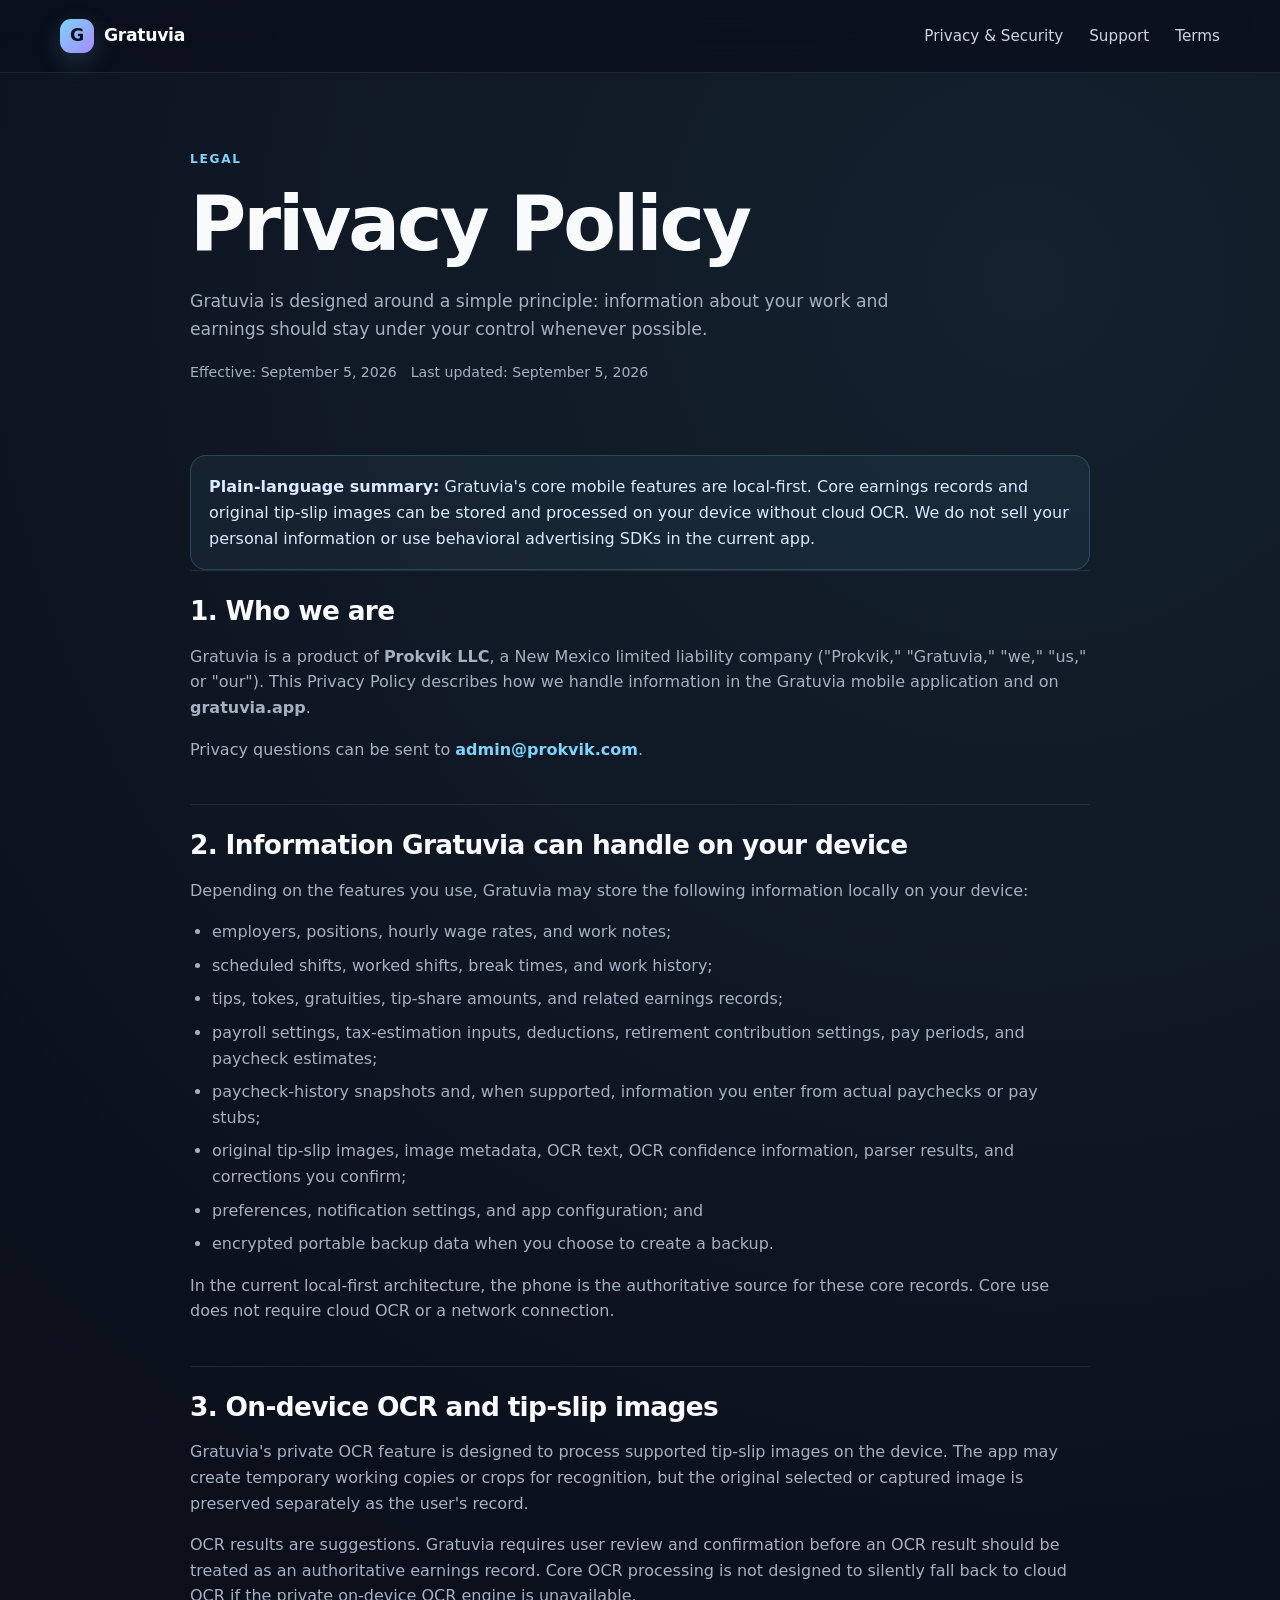
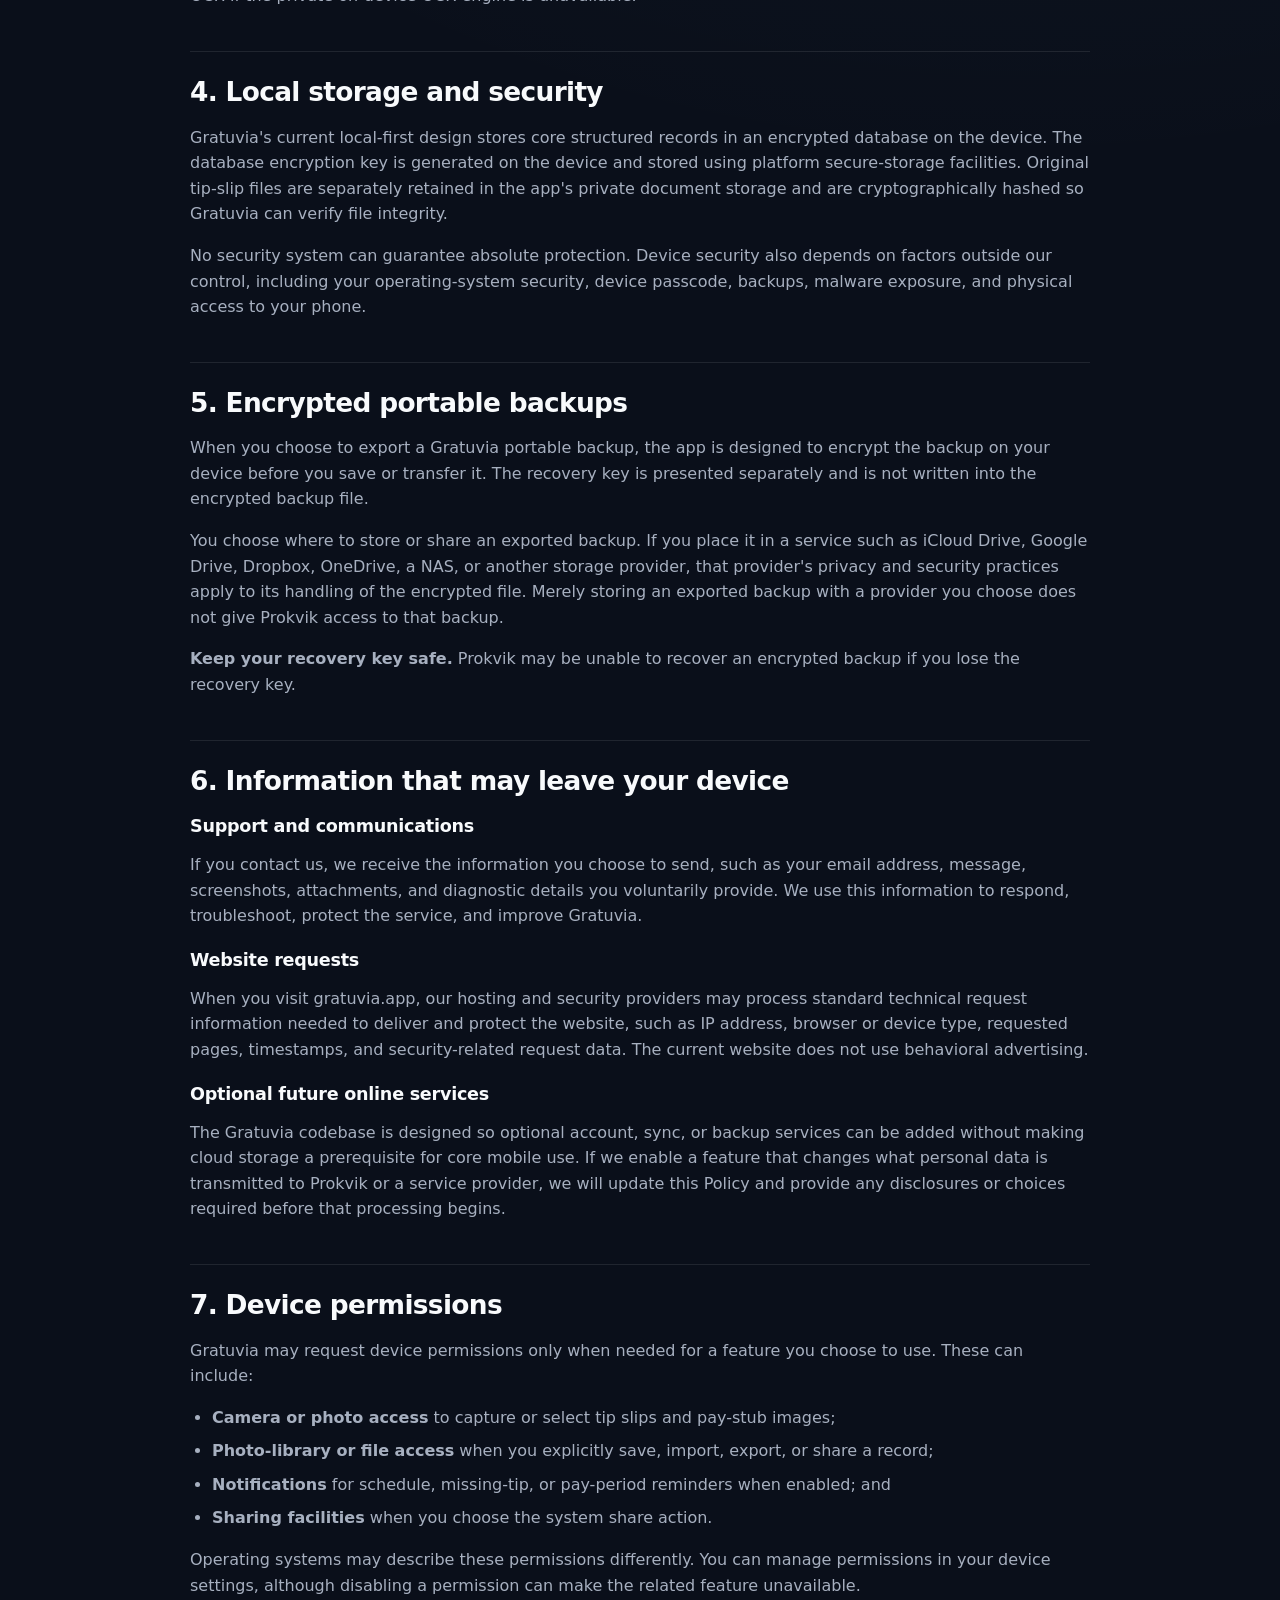
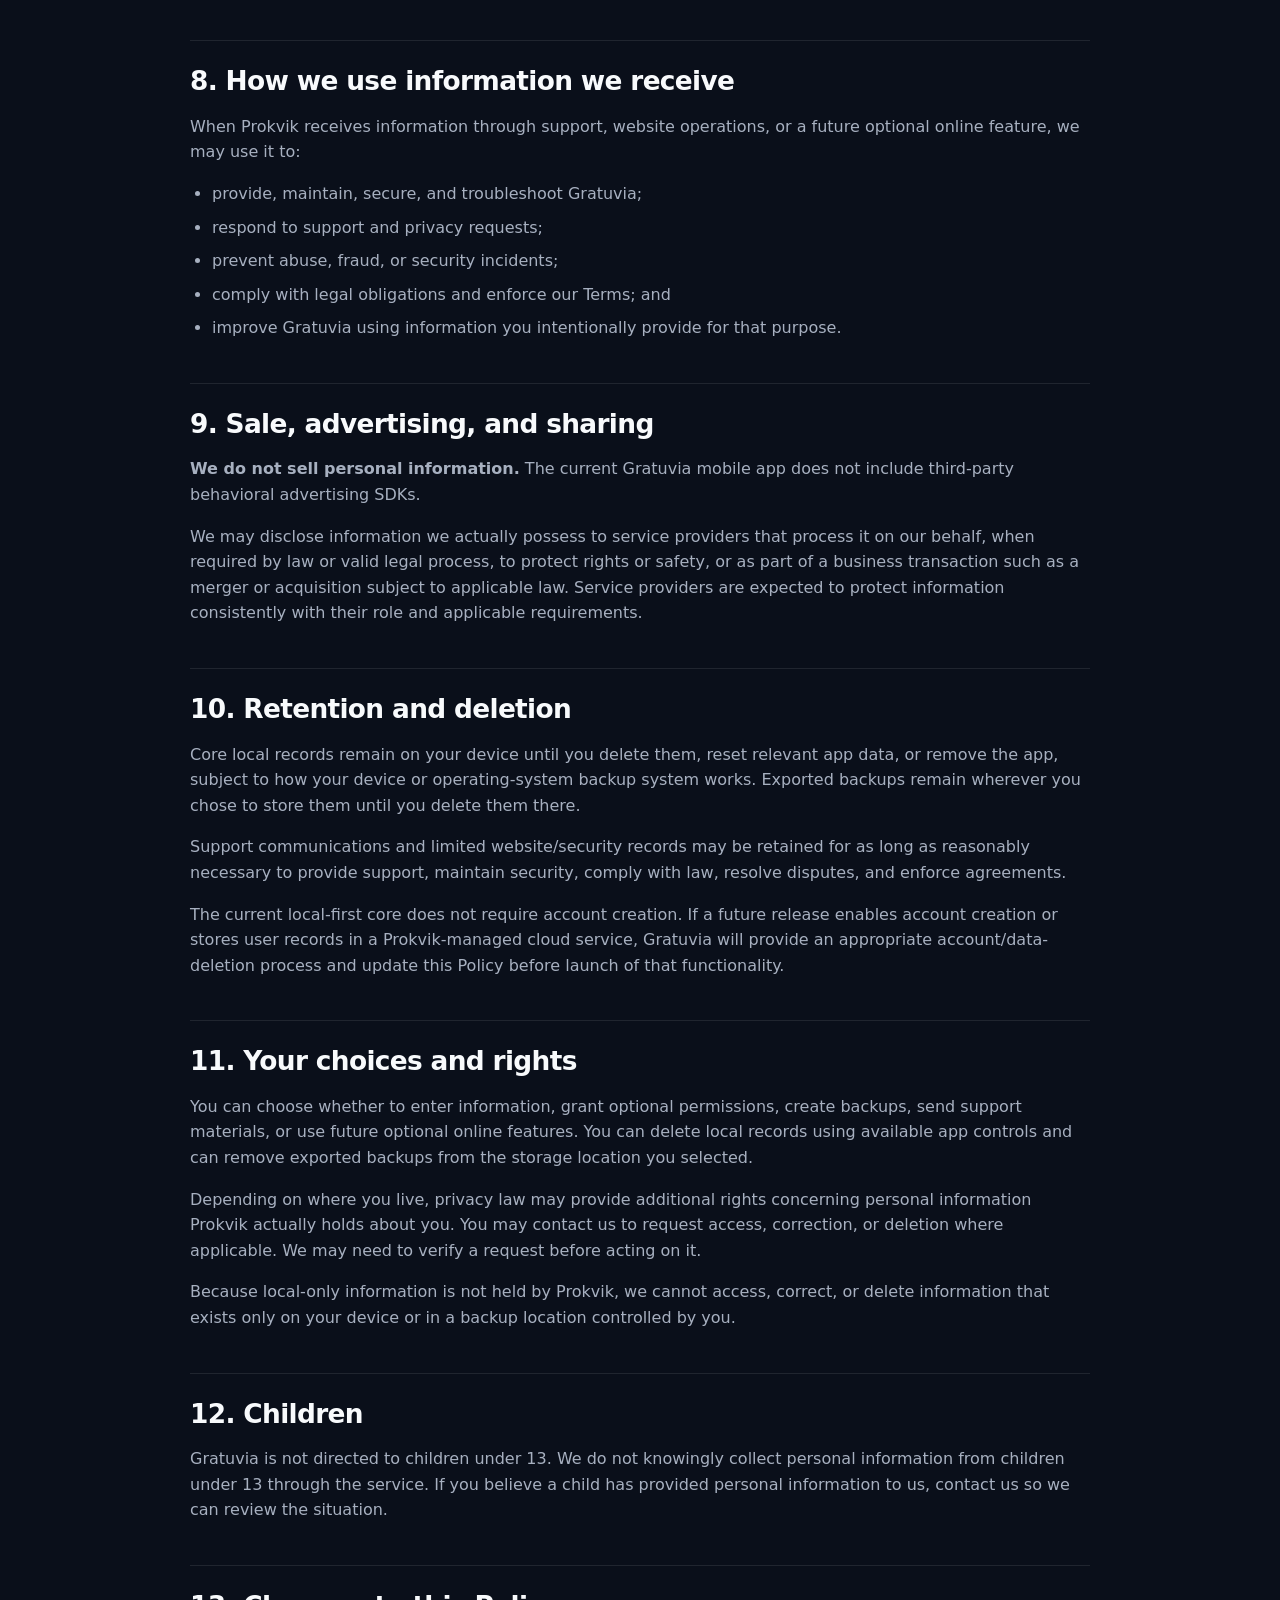
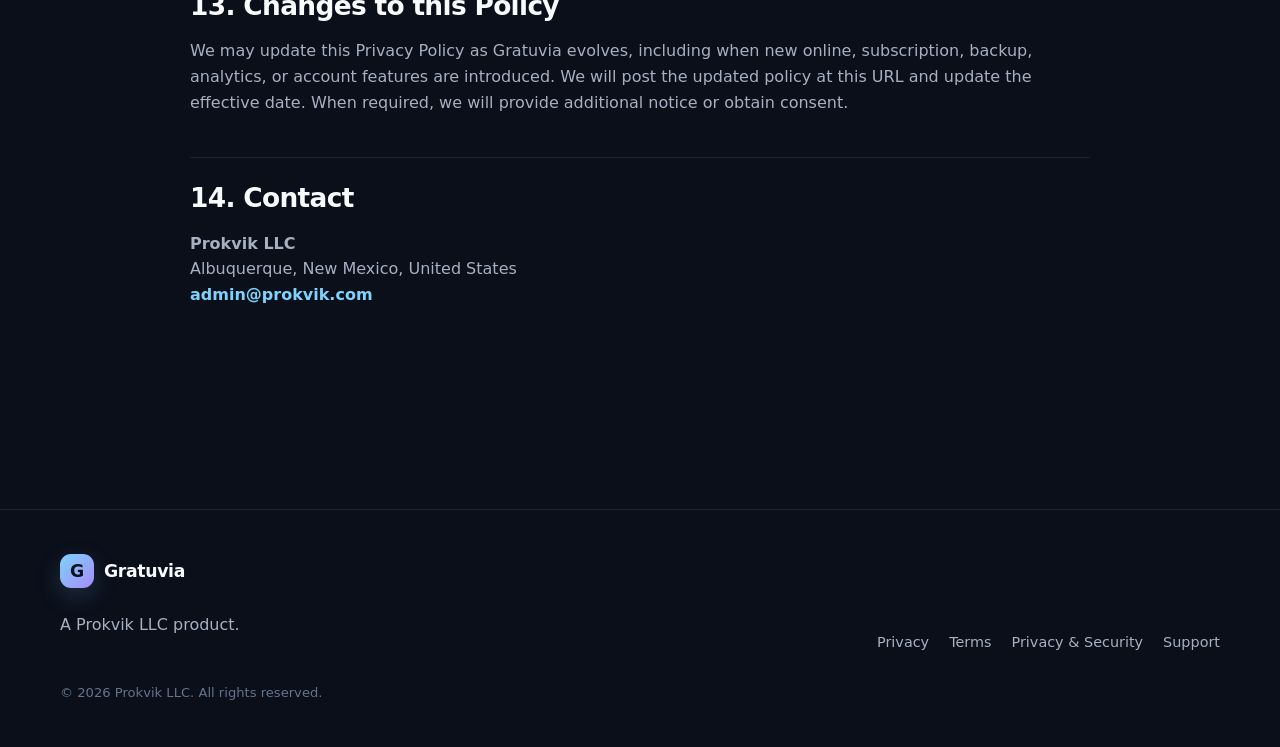
==== privacy/index.html @ 244ecebe "feat: add Gratuvia privacy policy" ====
<!doctype html>
<html lang="en">
<head>
  <meta charset="utf-8" />
  <meta name="viewport" content="width=device-width, initial-scale=1" />
  <title>Privacy Policy — Gratuvia</title>
  <meta name="description" content="Gratuvia Privacy Policy: how Prokvik LLC handles data in Gratuvia and on gratuvia.app." />
  <link rel="canonical" href="https://gratuvia.app/privacy/" />
  <link rel="icon" href="/favicon.svg" type="image/svg+xml" />
  <link rel="stylesheet" href="/styles.css" />
  <meta name="theme-color" content="#0a0f1a" />
</head>
<body>
  <header class="site-header">
    <div class="shell nav-wrap">
      <a class="brand" href="/"><span class="brand-mark">G</span><span>Gratuvia</span></a>
      <nav class="nav" aria-label="Primary navigation"><a href="/trust/">Privacy & Security</a><a href="/support/">Support</a><a href="/terms/">Terms</a></nav>
    </div>
  </header>

  <main>
    <section class="page-hero">
      <div class="page-shell">
        <span class="eyebrow">Legal</span>
        <h1>Privacy Policy</h1>
        <p>Gratuvia is designed around a simple principle: information about your work and earnings should stay under your control whenever possible.</p>
        <div class="meta-row"><span>Effective: September 5, 2026</span><span>Last updated: September 5, 2026</span></div>
      </div>
    </section>

    <article class="page-shell legal-document">
      <div class="notice"><strong>Plain-language summary:</strong> Gratuvia's core mobile features are local-first. Core earnings records and original tip-slip images can be stored and processed on your device without cloud OCR. We do not sell your personal information or use behavioral advertising SDKs in the current app.</div>

      <section>
        <h2>1. Who we are</h2>
        <p>Gratuvia is a product of <strong>Prokvik LLC</strong>, a New Mexico limited liability company ("Prokvik," "Gratuvia," "we," "us," or "our"). This Privacy Policy describes how we handle information in the Gratuvia mobile application and on <strong>gratuvia.app</strong>.</p>
        <p>Privacy questions can be sent to <a class="text-link" href="mailto:admin@prokvik.com">admin@prokvik.com</a>.</p>
      </section>

      <section>
        <h2>2. Information Gratuvia can handle on your device</h2>
        <p>Depending on the features you use, Gratuvia may store the following information locally on your device:</p>
        <ul>
          <li>employers, positions, hourly wage rates, and work notes;</li>
          <li>scheduled shifts, worked shifts, break times, and work history;</li>
          <li>tips, tokes, gratuities, tip-share amounts, and related earnings records;</li>
          <li>payroll settings, tax-estimation inputs, deductions, retirement contribution settings, pay periods, and paycheck estimates;</li>
          <li>paycheck-history snapshots and, when supported, information you enter from actual paychecks or pay stubs;</li>
          <li>original tip-slip images, image metadata, OCR text, OCR confidence information, parser results, and corrections you confirm;</li>
          <li>preferences, notification settings, and app configuration; and</li>
          <li>encrypted portable backup data when you choose to create a backup.</li>
        </ul>
        <p>In the current local-first architecture, the phone is the authoritative source for these core records. Core use does not require cloud OCR or a network connection.</p>
      </section>

      <section>
        <h2>3. On-device OCR and tip-slip images</h2>
        <p>Gratuvia's private OCR feature is designed to process supported tip-slip images on the device. The app may create temporary working copies or crops for recognition, but the original selected or captured image is preserved separately as the user's record.</p>
        <p>OCR results are suggestions. Gratuvia requires user review and confirmation before an OCR result should be treated as an authoritative earnings record. Core OCR processing is not designed to silently fall back to cloud OCR if the private on-device OCR engine is unavailable.</p>
      </section>

      <section>
        <h2>4. Local storage and security</h2>
        <p>Gratuvia's current local-first design stores core structured records in an encrypted database on the device. The database encryption key is generated on the device and stored using platform secure-storage facilities. Original tip-slip files are separately retained in the app's private document storage and are cryptographically hashed so Gratuvia can verify file integrity.</p>
        <p>No security system can guarantee absolute protection. Device security also depends on factors outside our control, including your operating-system security, device passcode, backups, malware exposure, and physical access to your phone.</p>
      </section>

      <section>
        <h2>5. Encrypted portable backups</h2>
        <p>When you choose to export a Gratuvia portable backup, the app is designed to encrypt the backup on your device before you save or transfer it. The recovery key is presented separately and is not written into the encrypted backup file.</p>
        <p>You choose where to store or share an exported backup. If you place it in a service such as iCloud Drive, Google Drive, Dropbox, OneDrive, a NAS, or another storage provider, that provider's privacy and security practices apply to its handling of the encrypted file. Merely storing an exported backup with a provider you choose does not give Prokvik access to that backup.</p>
        <p><strong>Keep your recovery key safe.</strong> Prokvik may be unable to recover an encrypted backup if you lose the recovery key.</p>
      </section>

      <section>
        <h2>6. Information that may leave your device</h2>
        <h3>Support and communications</h3>
        <p>If you contact us, we receive the information you choose to send, such as your email address, message, screenshots, attachments, and diagnostic details you voluntarily provide. We use this information to respond, troubleshoot, protect the service, and improve Gratuvia.</p>
        <h3>Website requests</h3>
        <p>When you visit gratuvia.app, our hosting and security providers may process standard technical request information needed to deliver and protect the website, such as IP address, browser or device type, requested pages, timestamps, and security-related request data. The current website does not use behavioral advertising.</p>
        <h3>Optional future online services</h3>
        <p>The Gratuvia codebase is designed so optional account, sync, or backup services can be added without making cloud storage a prerequisite for core mobile use. If we enable a feature that changes what personal data is transmitted to Prokvik or a service provider, we will update this Policy and provide any disclosures or choices required before that processing begins.</p>
      </section>

      <section>
        <h2>7. Device permissions</h2>
        <p>Gratuvia may request device permissions only when needed for a feature you choose to use. These can include:</p>
        <ul>
          <li><strong>Camera or photo access</strong> to capture or select tip slips and pay-stub images;</li>
          <li><strong>Photo-library or file access</strong> when you explicitly save, import, export, or share a record;</li>
          <li><strong>Notifications</strong> for schedule, missing-tip, or pay-period reminders when enabled; and</li>
          <li><strong>Sharing facilities</strong> when you choose the system share action.</li>
        </ul>
        <p>Operating systems may describe these permissions differently. You can manage permissions in your device settings, although disabling a permission can make the related feature unavailable.</p>
      </section>

      <section>
        <h2>8. How we use information we receive</h2>
        <p>When Prokvik receives information through support, website operations, or a future optional online feature, we may use it to:</p>
        <ul>
          <li>provide, maintain, secure, and troubleshoot Gratuvia;</li>
          <li>respond to support and privacy requests;</li>
          <li>prevent abuse, fraud, or security incidents;</li>
          <li>comply with legal obligations and enforce our Terms; and</li>
          <li>improve Gratuvia using information you intentionally provide for that purpose.</li>
        </ul>
      </section>

      <section>
        <h2>9. Sale, advertising, and sharing</h2>
        <p><strong>We do not sell personal information.</strong> The current Gratuvia mobile app does not include third-party behavioral advertising SDKs.</p>
        <p>We may disclose information we actually possess to service providers that process it on our behalf, when required by law or valid legal process, to protect rights or safety, or as part of a business transaction such as a merger or acquisition subject to applicable law. Service providers are expected to protect information consistently with their role and applicable requirements.</p>
      </section>

      <section>
        <h2>10. Retention and deletion</h2>
        <p>Core local records remain on your device until you delete them, reset relevant app data, or remove the app, subject to how your device or operating-system backup system works. Exported backups remain wherever you chose to store them until you delete them there.</p>
        <p>Support communications and limited website/security records may be retained for as long as reasonably necessary to provide support, maintain security, comply with law, resolve disputes, and enforce agreements.</p>
        <p>The current local-first core does not require account creation. If a future release enables account creation or stores user records in a Prokvik-managed cloud service, Gratuvia will provide an appropriate account/data-deletion process and update this Policy before launch of that functionality.</p>
      </section>

      <section>
        <h2>11. Your choices and rights</h2>
        <p>You can choose whether to enter information, grant optional permissions, create backups, send support materials, or use future optional online features. You can delete local records using available app controls and can remove exported backups from the storage location you selected.</p>
        <p>Depending on where you live, privacy law may provide additional rights concerning personal information Prokvik actually holds about you. You may contact us to request access, correction, or deletion where applicable. We may need to verify a request before acting on it.</p>
        <p>Because local-only information is not held by Prokvik, we cannot access, correct, or delete information that exists only on your device or in a backup location controlled by you.</p>
      </section>

      <section>
        <h2>12. Children</h2>
        <p>Gratuvia is not directed to children under 13. We do not knowingly collect personal information from children under 13 through the service. If you believe a child has provided personal information to us, contact us so we can review the situation.</p>
      </section>

      <section>
        <h2>13. Changes to this Policy</h2>
        <p>We may update this Privacy Policy as Gratuvia evolves, including when new online, subscription, backup, analytics, or account features are introduced. We will post the updated policy at this URL and update the effective date. When required, we will provide additional notice or obtain consent.</p>
      </section>

      <section>
        <h2>14. Contact</h2>
        <p><strong>Prokvik LLC</strong><br />Albuquerque, New Mexico, United States<br /><a class="text-link" href="mailto:admin@prokvik.com">admin@prokvik.com</a></p>
      </section>
    </article>
  </main>

  <footer class="site-footer"><div class="shell footer-grid"><div><a class="brand footer-brand" href="/"><span class="brand-mark">G</span><span>Gratuvia</span></a><p>A Prokvik LLC product.</p></div><div class="footer-links"><a href="/privacy/">Privacy</a><a href="/terms/">Terms</a><a href="/trust/">Privacy & Security</a><a href="/support/">Support</a></div><div class="footer-meta">© 2026 Prokvik LLC. All rights reserved.</div></div></footer>
</body>
</html>
---- styles.css ----
:root {
  --bg: #0a0f1a;
  --panel: #111827;
  --panel-2: #172033;
  --line: rgba(255,255,255,.09);
  --text: #f8fafc;
  --muted: #a7b0c0;
  --accent: #7dd3fc;
  --accent-2: #a78bfa;
  --success: #86efac;
  --shadow: 0 24px 80px rgba(0,0,0,.35);
  --radius: 24px;
}
* { box-sizing: border-box; }
html { scroll-behavior: smooth; }
body {
  margin: 0;
  font-family: Inter, ui-sans-serif, system-ui, -apple-system, BlinkMacSystemFont, "Segoe UI", sans-serif;
  background: radial-gradient(circle at 80% 5%, rgba(125,211,252,.09), transparent 28%), var(--bg);
  color: var(--text);
  line-height: 1.6;
}
a { color: inherit; text-decoration: none; }
.shell { width: min(1160px, calc(100% - 40px)); margin: 0 auto; }
.site-header {
  position: sticky; top: 0; z-index: 20;
  background: rgba(10,15,26,.78);
  backdrop-filter: blur(18px);
  border-bottom: 1px solid var(--line);
}
.nav-wrap { height: 72px; display: flex; align-items: center; justify-content: space-between; gap: 24px; }
.brand { display: inline-flex; align-items: center; gap: 10px; font-weight: 800; letter-spacing: -.02em; font-size: 1.08rem; }
.brand-mark {
  width: 34px; height: 34px; border-radius: 11px; display: grid; place-items: center;
  color: #07111b; font-weight: 900;
  background: linear-gradient(135deg, var(--accent), var(--accent-2));
  box-shadow: 0 8px 24px rgba(125,211,252,.18);
}
.nav { display: flex; align-items: center; gap: 26px; color: #cbd5e1; font-size: .95rem; }
.nav a:hover, .footer-links a:hover, .text-link:hover { color: var(--accent); }
.hero { padding: 94px 0 84px; }
.hero-grid { display: grid; grid-template-columns: 1.08fr .92fr; gap: 70px; align-items: center; }
.eyebrow { display: inline-block; color: var(--accent); text-transform: uppercase; font-weight: 800; letter-spacing: .14em; font-size: .76rem; margin-bottom: 14px; }
h1, h2, h3 { margin-top: 0; line-height: 1.08; letter-spacing: -.04em; }
h1 { font-size: clamp(3.2rem, 7vw, 5.8rem); margin-bottom: 22px; }
h1 span { background: linear-gradient(100deg, var(--accent), #c4b5fd); -webkit-background-clip: text; background-clip: text; color: transparent; }
h2 { font-size: clamp(2.25rem, 5vw, 3.9rem); margin-bottom: 18px; }
h3 { font-size: 1.3rem; margin-bottom: 10px; }
p { color: var(--muted); }
.hero-copy { max-width: 680px; font-size: 1.16rem; }
.hero-actions { display: flex; gap: 12px; margin-top: 30px; flex-wrap: wrap; }
.button { padding: 13px 18px; border-radius: 13px; font-weight: 750; border: 1px solid var(--line); }
.button.primary { color: #06101a; background: linear-gradient(135deg, var(--accent), #c4b5fd); border: 0; }
.button.secondary { background: rgba(255,255,255,.03); }
.microcopy { font-size: .86rem; margin-top: 16px; }
.hero-card {
  border: 1px solid var(--line); border-radius: 30px; padding: 24px;
  background: linear-gradient(180deg, rgba(255,255,255,.055), rgba(255,255,255,.018));
  box-shadow: var(--shadow); transform: rotate(1.2deg);
}
.phone-bar { display: flex; gap: 6px; margin-bottom: 30px; }
.phone-bar span { width: 7px; height: 7px; border-radius: 50%; background: rgba(255,255,255,.22); }
.stat-row { display: flex; justify-content: space-between; align-items: center; gap: 16px; }
.stat-row small, .mini-card small { display: block; color: var(--muted); }
.stat-row strong { display: block; font-size: 2.2rem; letter-spacing: -.05em; }
.pill { border: 1px solid rgba(134,239,172,.3); background: rgba(134,239,172,.08); color: var(--success); border-radius: 999px; padding: 7px 10px; font-size: .78rem; font-weight: 800; }
.mini-chart { height: 150px; display: flex; align-items: end; gap: 10px; margin: 28px 0; padding: 18px; border-radius: 18px; background: rgba(0,0,0,.16); }
.mini-chart i { flex: 1; min-height: 18px; border-radius: 7px 7px 3px 3px; background: linear-gradient(180deg, var(--accent), rgba(167,139,250,.7)); opacity: .9; }
.card-grid { display: grid; grid-template-columns: 1fr 1fr; gap: 12px; }
.mini-card { padding: 16px; border-radius: 16px; background: rgba(255,255,255,.045); border: 1px solid var(--line); }
.mini-card b { display: block; margin-top: 5px; }
.mini-card.wide { grid-column: 1 / -1; }
.proof-strip { border-top: 1px solid var(--line); border-bottom: 1px solid var(--line); background: rgba(255,255,255,.018); }
.proof-grid { display: grid; grid-template-columns: repeat(4,1fr); }
.proof-grid div { padding: 28px 22px; border-right: 1px solid var(--line); }
.proof-grid div:last-child { border-right: 0; }
.proof-grid strong, .proof-grid span { display: block; }
.proof-grid strong { margin-bottom: 5px; }
.proof-grid span { color: var(--muted); font-size: .9rem; }
.section { padding: 96px 0; }
.section-heading { max-width: 760px; margin-bottom: 42px; }
.section-heading > p { font-size: 1.08rem; }
.feature-grid { display: grid; grid-template-columns: repeat(3,1fr); gap: 16px; }
.feature-card { border: 1px solid var(--line); border-radius: 20px; padding: 24px; background: rgba(255,255,255,.025); }
.feature-card .icon { width: 38px; height: 38px; display: grid; place-items: center; border-radius: 12px; margin-bottom: 26px; font-weight: 900; background: rgba(125,211,252,.1); color: var(--accent); }
.privacy-callout { padding-top: 28px; }
.split-card { display: grid; grid-template-columns: 1fr 1fr; gap: 56px; padding: 52px; border-radius: var(--radius); border: 1px solid rgba(125,211,252,.18); background: linear-gradient(135deg, rgba(125,211,252,.07), rgba(167,139,250,.06)); }
.split-card h2 { font-size: clamp(2rem, 4vw, 3.1rem); }
.text-link { color: var(--accent); font-weight: 800; }
.compact-section { padding-top: 40px; }
.legal-preview { display: grid; grid-template-columns: .9fr 1.1fr; gap: 48px; align-items: start; }
.legal-preview h2 { font-size: clamp(2rem, 4vw, 3rem); }
.legal-links { display: grid; gap: 12px; }
.legal-links a { display: block; padding: 20px; border: 1px solid var(--line); border-radius: 16px; background: rgba(255,255,255,.022); }
.legal-links strong, .legal-links span { display: block; }
.legal-links span { color: var(--muted); margin-top: 4px; font-size: .92rem; }
.site-footer { border-top: 1px solid var(--line); padding: 44px 0; margin-top: 60px; }
.footer-grid { display: grid; grid-template-columns: 1fr auto; gap: 28px; align-items: end; }
.footer-brand { margin-bottom: 8px; }
.footer-links { display: flex; gap: 20px; color: var(--muted); font-size: .9rem; flex-wrap: wrap; justify-content: flex-end; }
.footer-meta { grid-column: 1 / -1; color: #64748b; font-size: .82rem; }

/* Legal and support pages */
.page-hero { padding: 72px 0 42px; }
.page-hero h1 { font-size: clamp(2.7rem, 6vw, 4.8rem); max-width: 900px; }
.page-hero p { max-width: 760px; font-size: 1.08rem; }
.page-shell { width: min(900px, calc(100% - 40px)); margin: 0 auto; }
.legal-document { padding: 30px 0 100px; }
.legal-document section { padding: 26px 0; border-top: 1px solid var(--line); }
.legal-document h2 { font-size: 1.65rem; letter-spacing: -.025em; }
.legal-document h3 { font-size: 1.1rem; letter-spacing: -.015em; margin-top: 22px; }
.legal-document ul { color: var(--muted); padding-left: 22px; }
.legal-document li { margin: 8px 0; }
.notice { border: 1px solid rgba(125,211,252,.2); background: rgba(125,211,252,.06); border-radius: 16px; padding: 18px; color: #dbeafe; }
.meta-row { display: flex; gap: 14px; flex-wrap: wrap; color: var(--muted); font-size: .88rem; }
.support-grid { display: grid; grid-template-columns: 1.2fr .8fr; gap: 18px; margin-top: 30px; }
.support-card { border: 1px solid var(--line); border-radius: 20px; padding: 26px; background: rgba(255,255,255,.025); }
.support-card a { color: var(--accent); font-weight: 750; }
.faq { display: grid; gap: 12px; }
.faq details { border: 1px solid var(--line); border-radius: 16px; padding: 17px 18px; background: rgba(255,255,255,.02); }
.faq summary { cursor: pointer; font-weight: 800; }
.trust-grid { display: grid; grid-template-columns: repeat(2,1fr); gap: 16px; }
.trust-card { border: 1px solid var(--line); border-radius: 20px; padding: 24px; background: rgba(255,255,255,.025); }
.trust-card strong { display: block; margin-bottom: 8px; font-size: 1.08rem; }
.code-chip { display: inline-block; border-radius: 8px; padding: 3px 8px; background: rgba(255,255,255,.06); color: #dbeafe; font-family: ui-monospace, SFMono-Regular, Menlo, monospace; font-size: .82rem; }

@media (max-width: 900px) {
  .hero-grid, .split-card, .legal-preview, .support-grid { grid-template-columns: 1fr; }
  .feature-grid { grid-template-columns: 1fr 1fr; }
  .proof-grid { grid-template-columns: 1fr 1fr; }
  .proof-grid div:nth-child(2) { border-right: 0; }
  .proof-grid div:nth-child(-n+2) { border-bottom: 1px solid var(--line); }
  .hero-card { transform: none; }
}
@media (max-width: 640px) {
  .shell, .page-shell { width: min(100% - 28px, 1160px); }
  .nav { display: none; }
  .hero { padding-top: 64px; }
  .feature-grid, .trust-grid { grid-template-columns: 1fr; }
  .proof-grid { grid-template-columns: 1fr; }
  .proof-grid div { border-right: 0; border-bottom: 1px solid var(--line); }
  .proof-grid div:last-child { border-bottom: 0; }
  .split-card { padding: 28px; }
  .footer-grid { grid-template-columns: 1fr; align-items: start; }
  .footer-links { justify-content: flex-start; }
  h1 { font-size: clamp(2.8rem, 15vw, 4.2rem); }
}
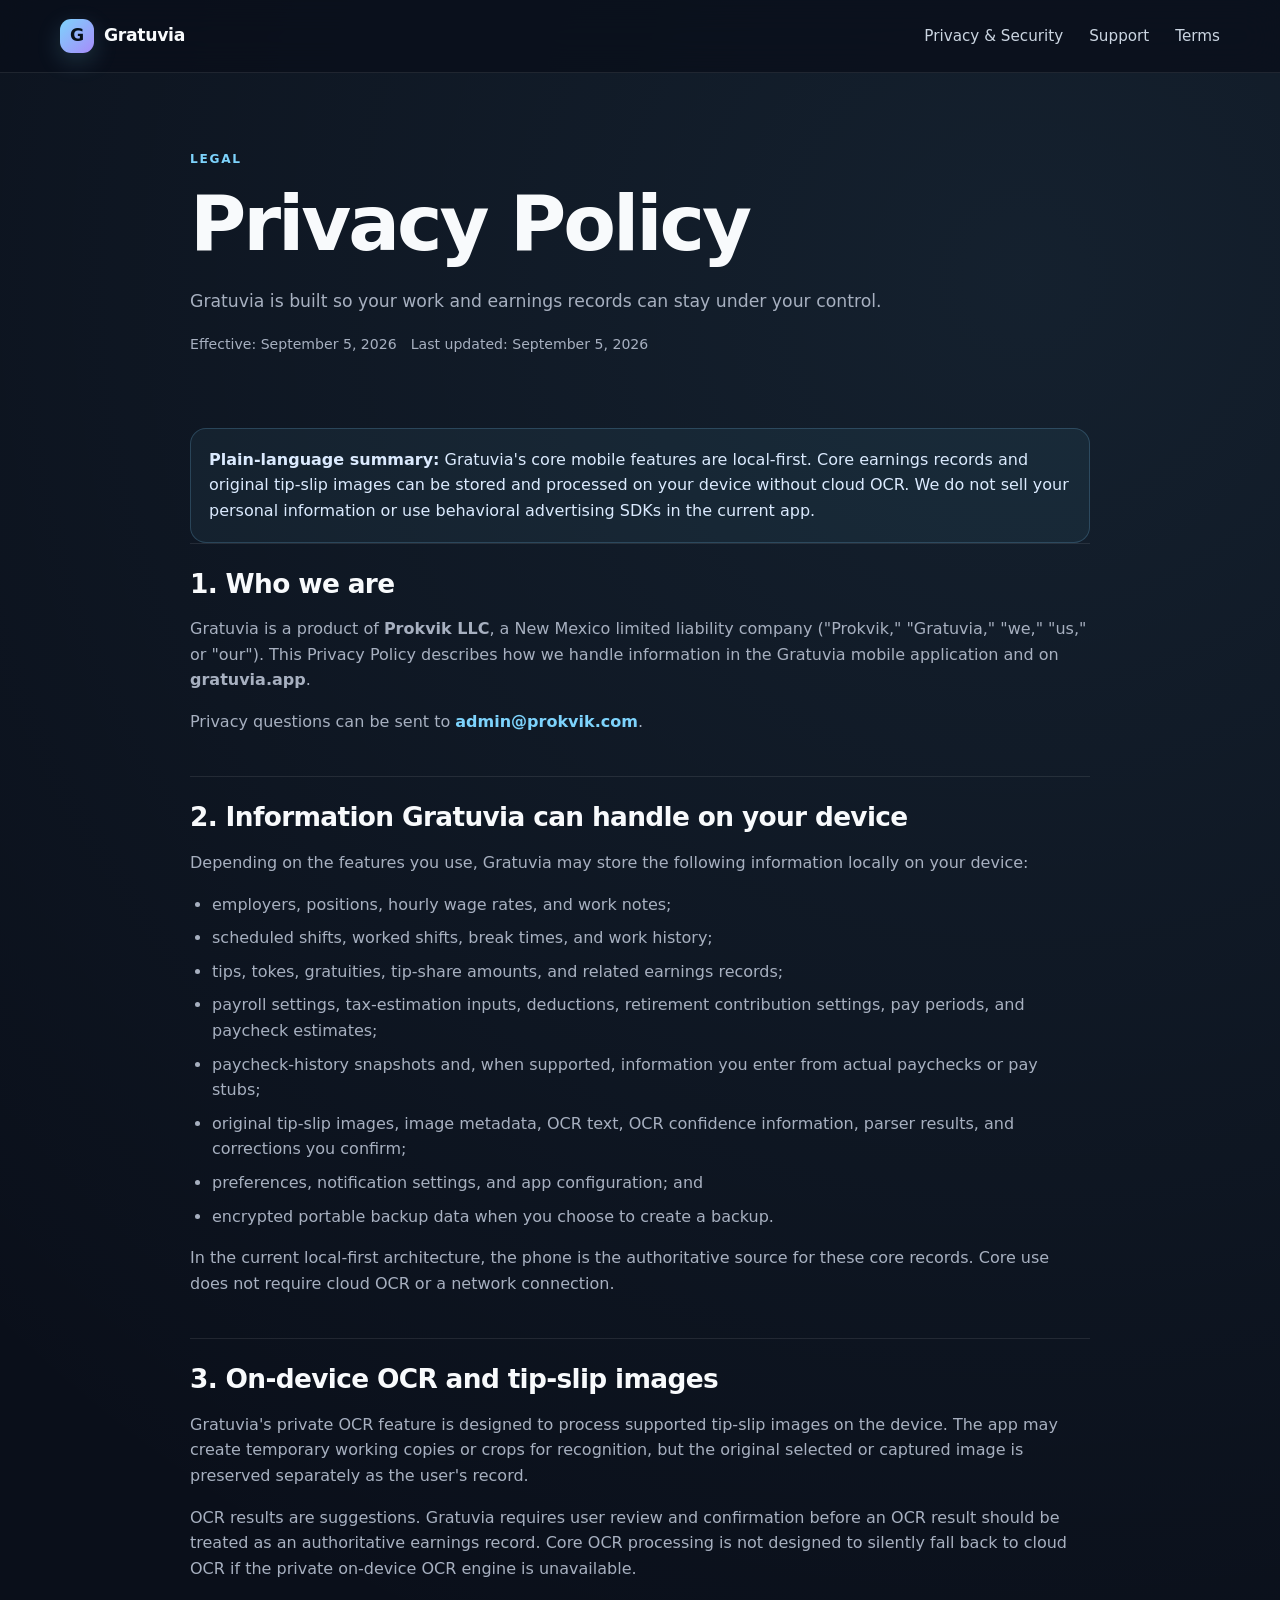
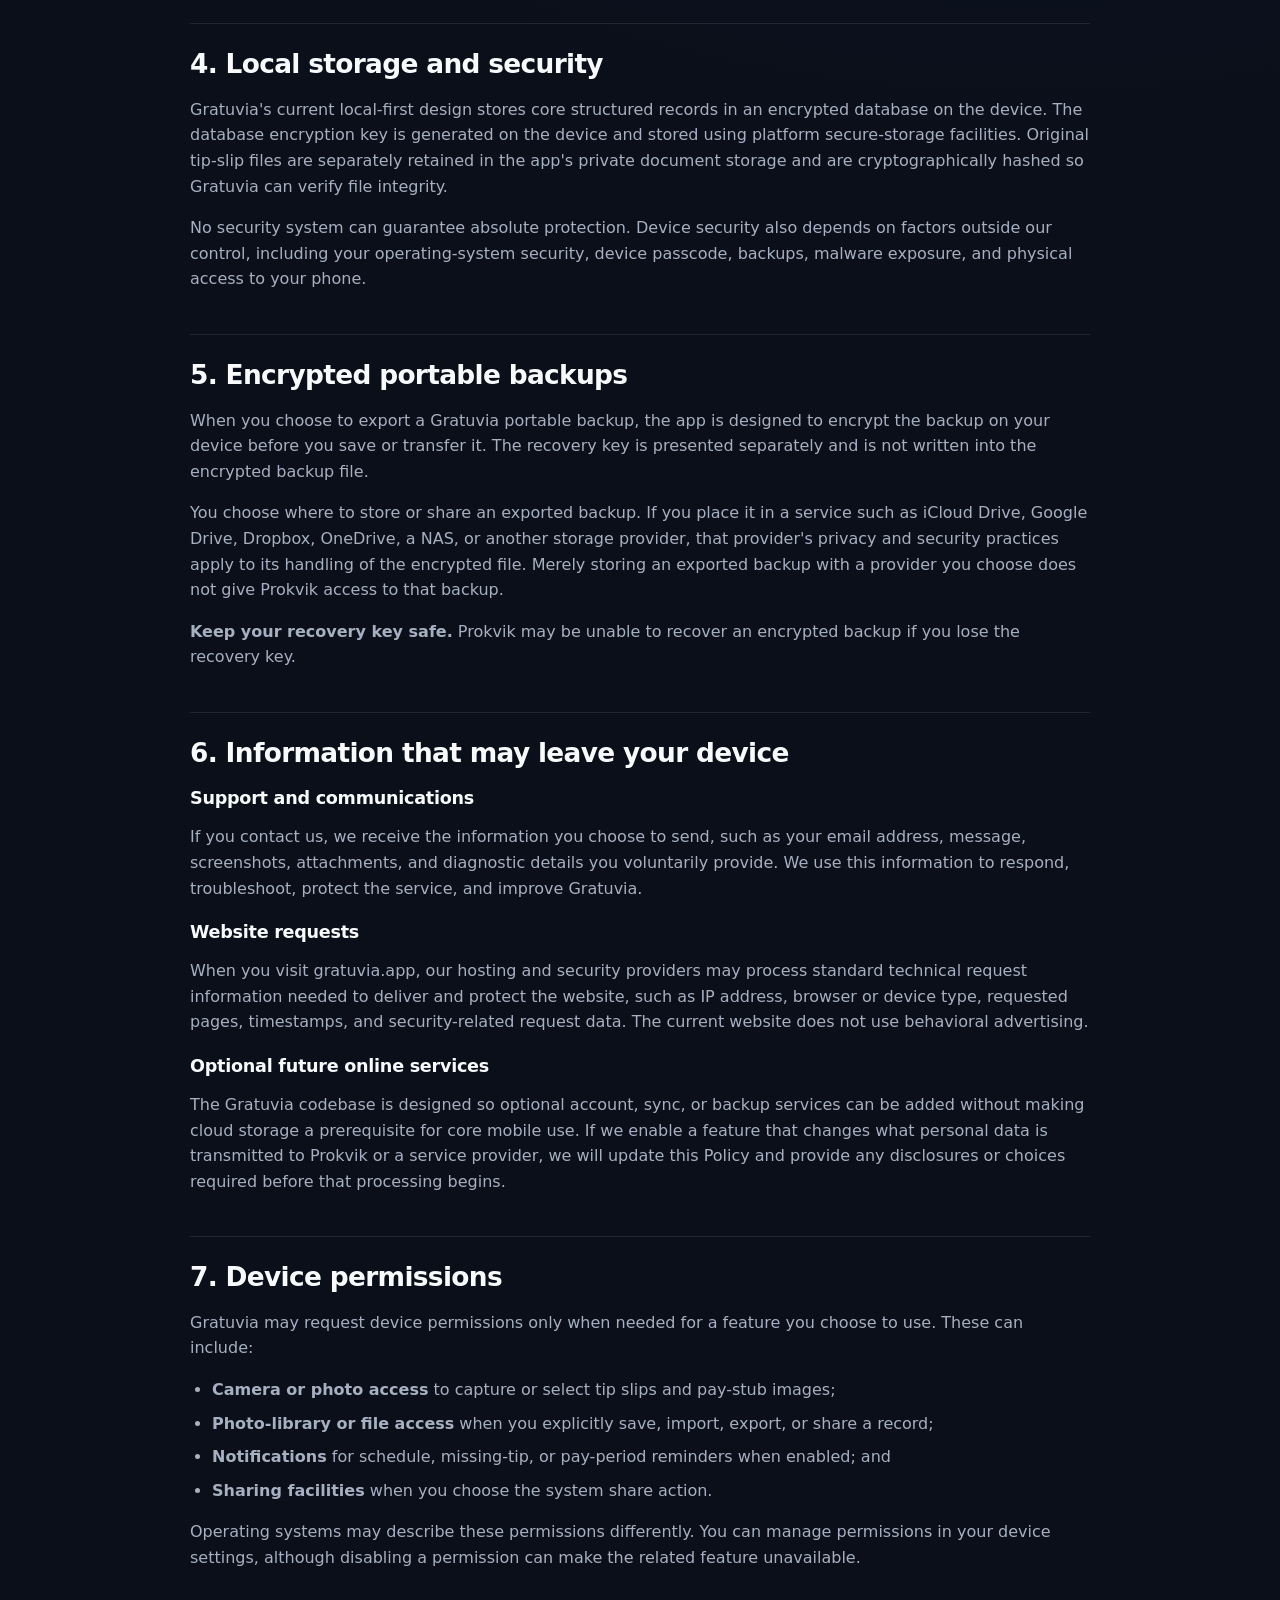
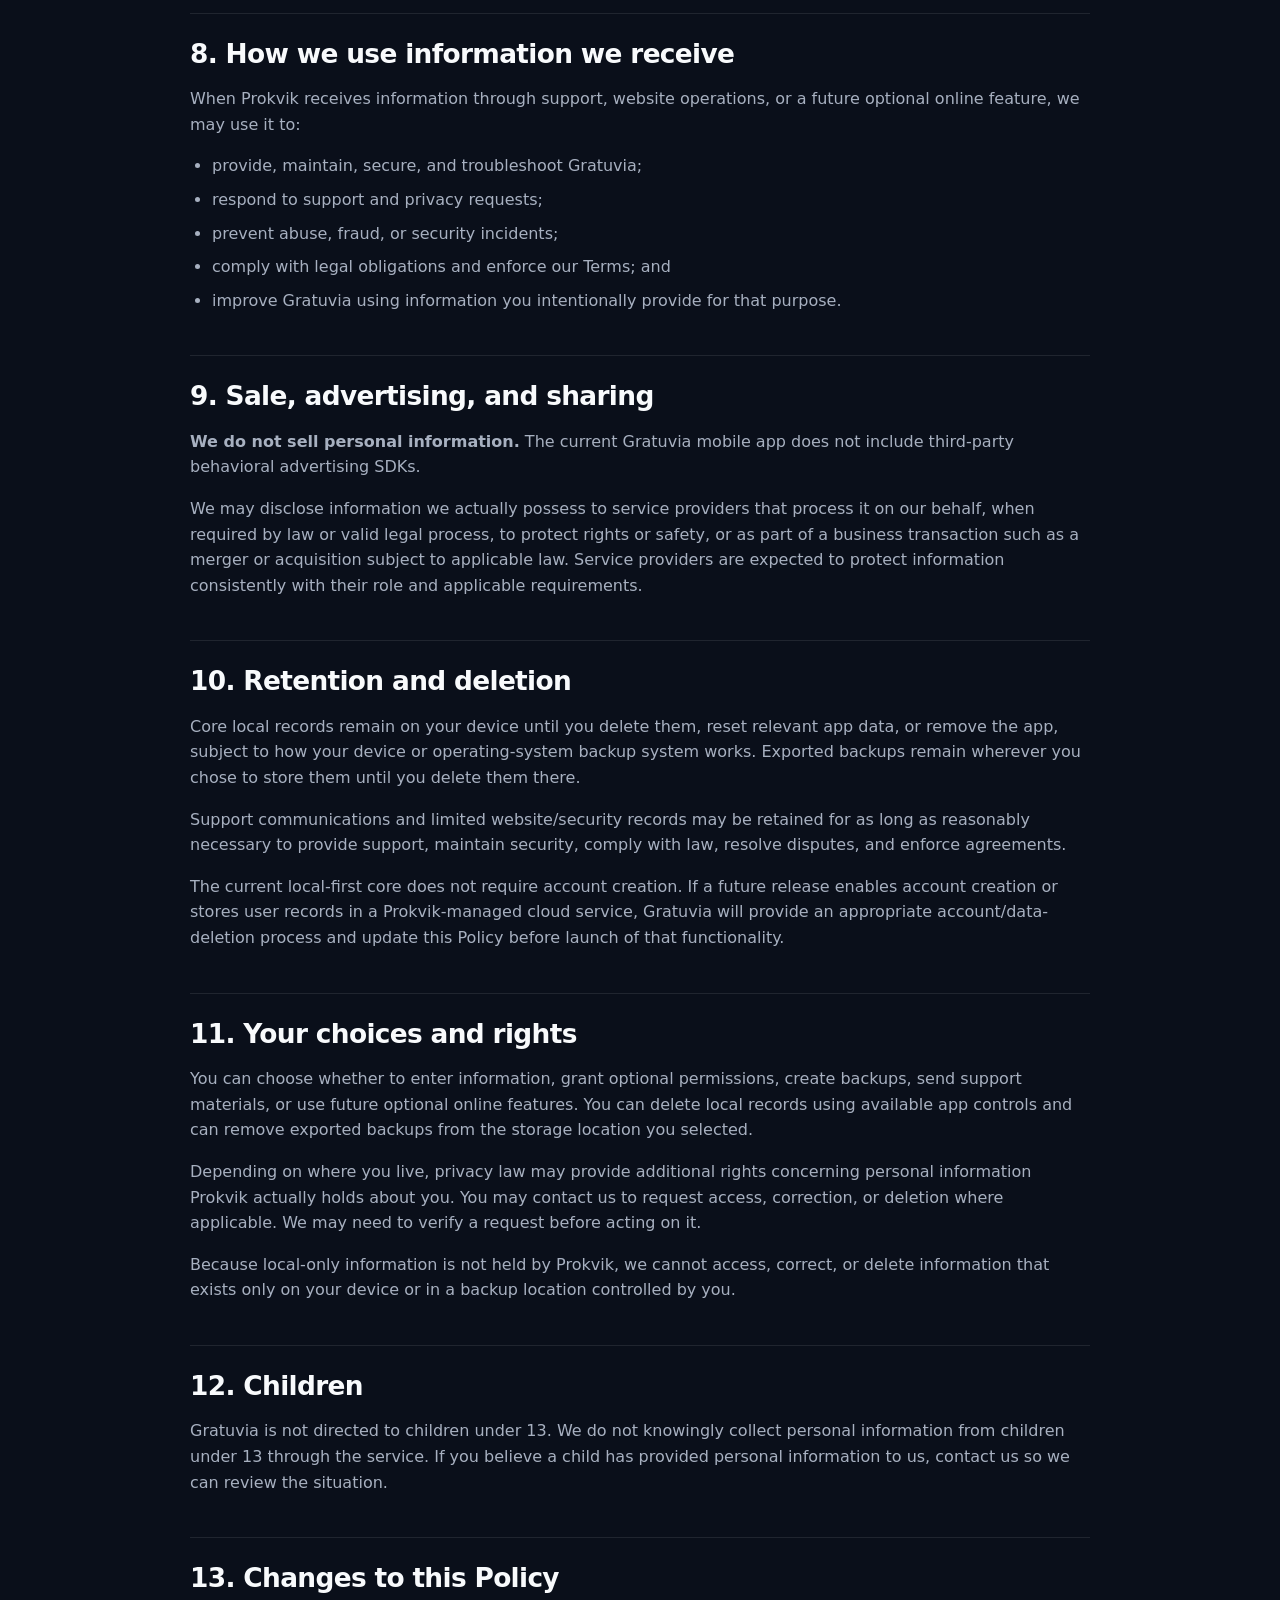
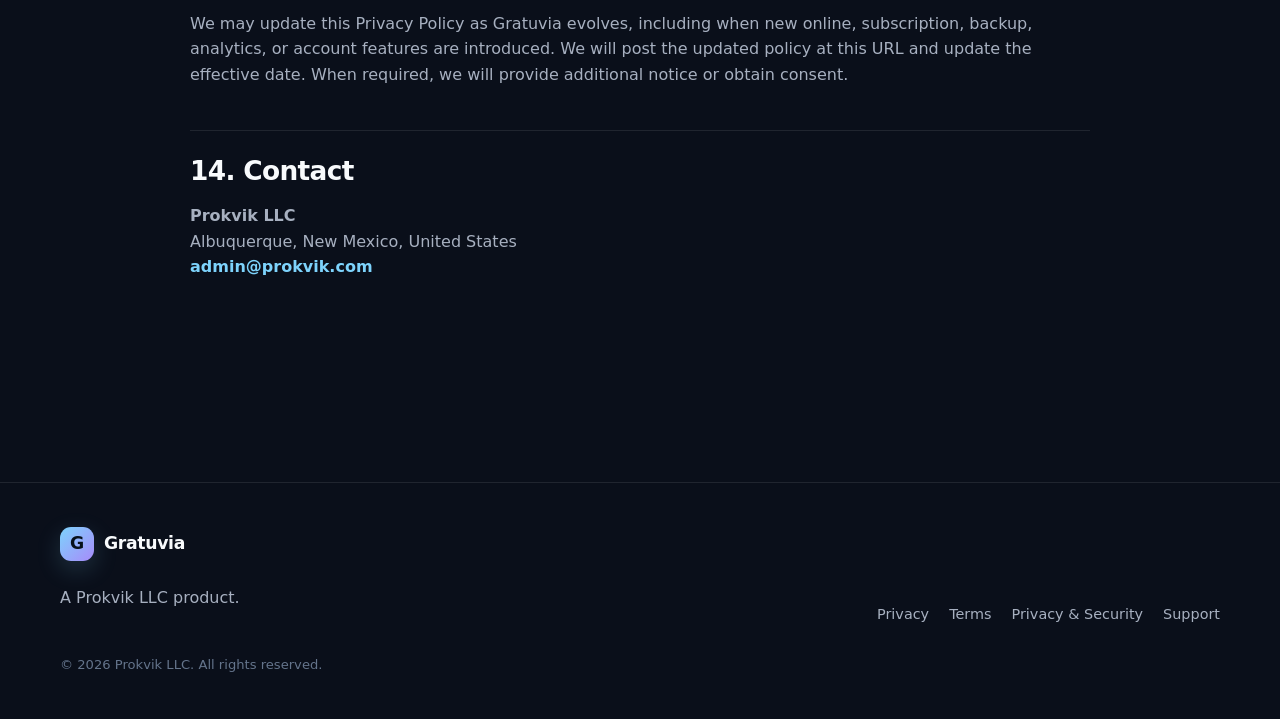
==== commit 71c875e9: "remove em dash from privacy page title" ====
--- a/privacy/index.html
+++ b/privacy/index.html
@@ -3,7 +3,7 @@
 <head>
   <meta charset="utf-8" />
   <meta name="viewport" content="width=device-width, initial-scale=1" />
-  <title>Privacy Policy — Gratuvia</title>
+  <title>Privacy Policy | Gratuvia</title>
   <meta name="description" content="Gratuvia Privacy Policy: how Prokvik LLC handles data in Gratuvia and on gratuvia.app." />
   <link rel="canonical" href="https://gratuvia.app/privacy/" />
   <link rel="icon" href="/favicon.svg" type="image/svg+xml" />
@@ -23,7 +23,7 @@
       <div class="page-shell">
         <span class="eyebrow">Legal</span>
         <h1>Privacy Policy</h1>
-        <p>Gratuvia is designed around a simple principle: information about your work and earnings should stay under your control whenever possible.</p>
+        <p>Gratuvia is built so your work and earnings records can stay under your control.</p>
         <div class="meta-row"><span>Effective: September 5, 2026</span><span>Last updated: September 5, 2026</span></div>
       </div>
     </section>
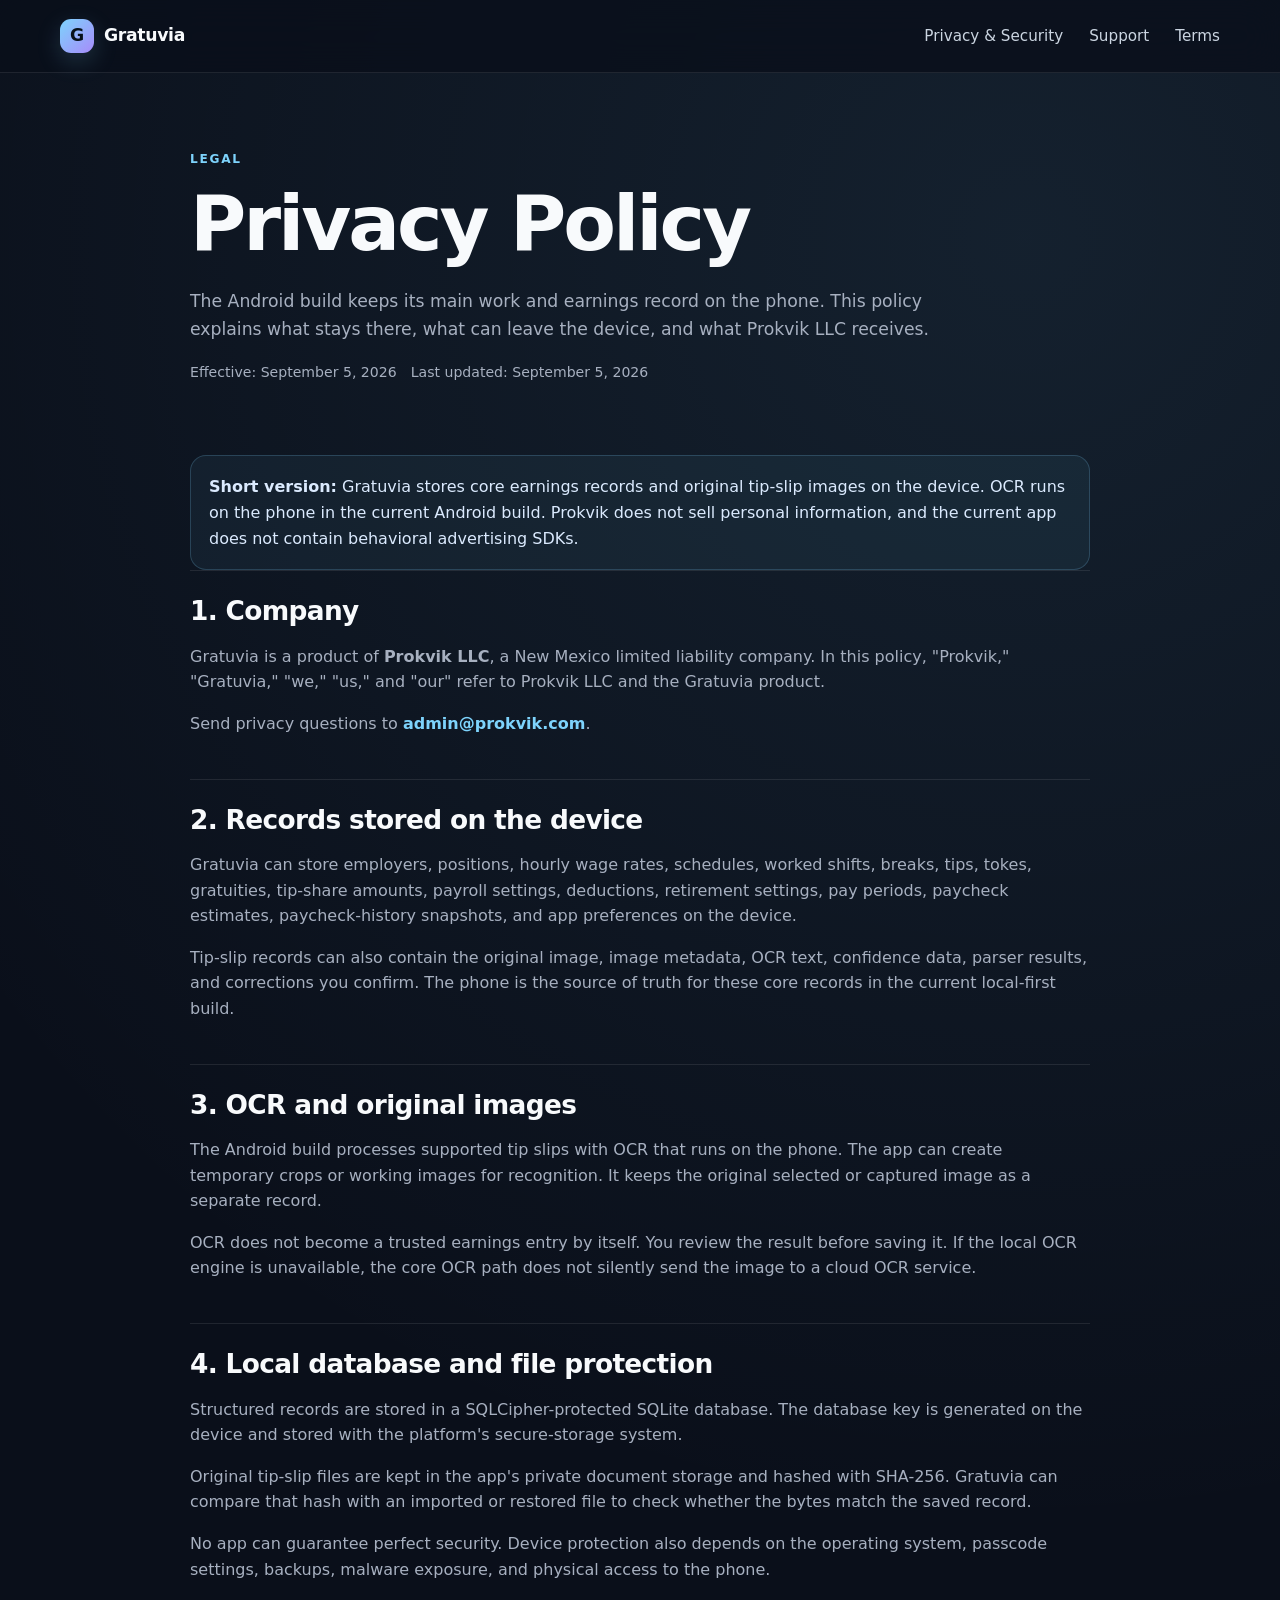
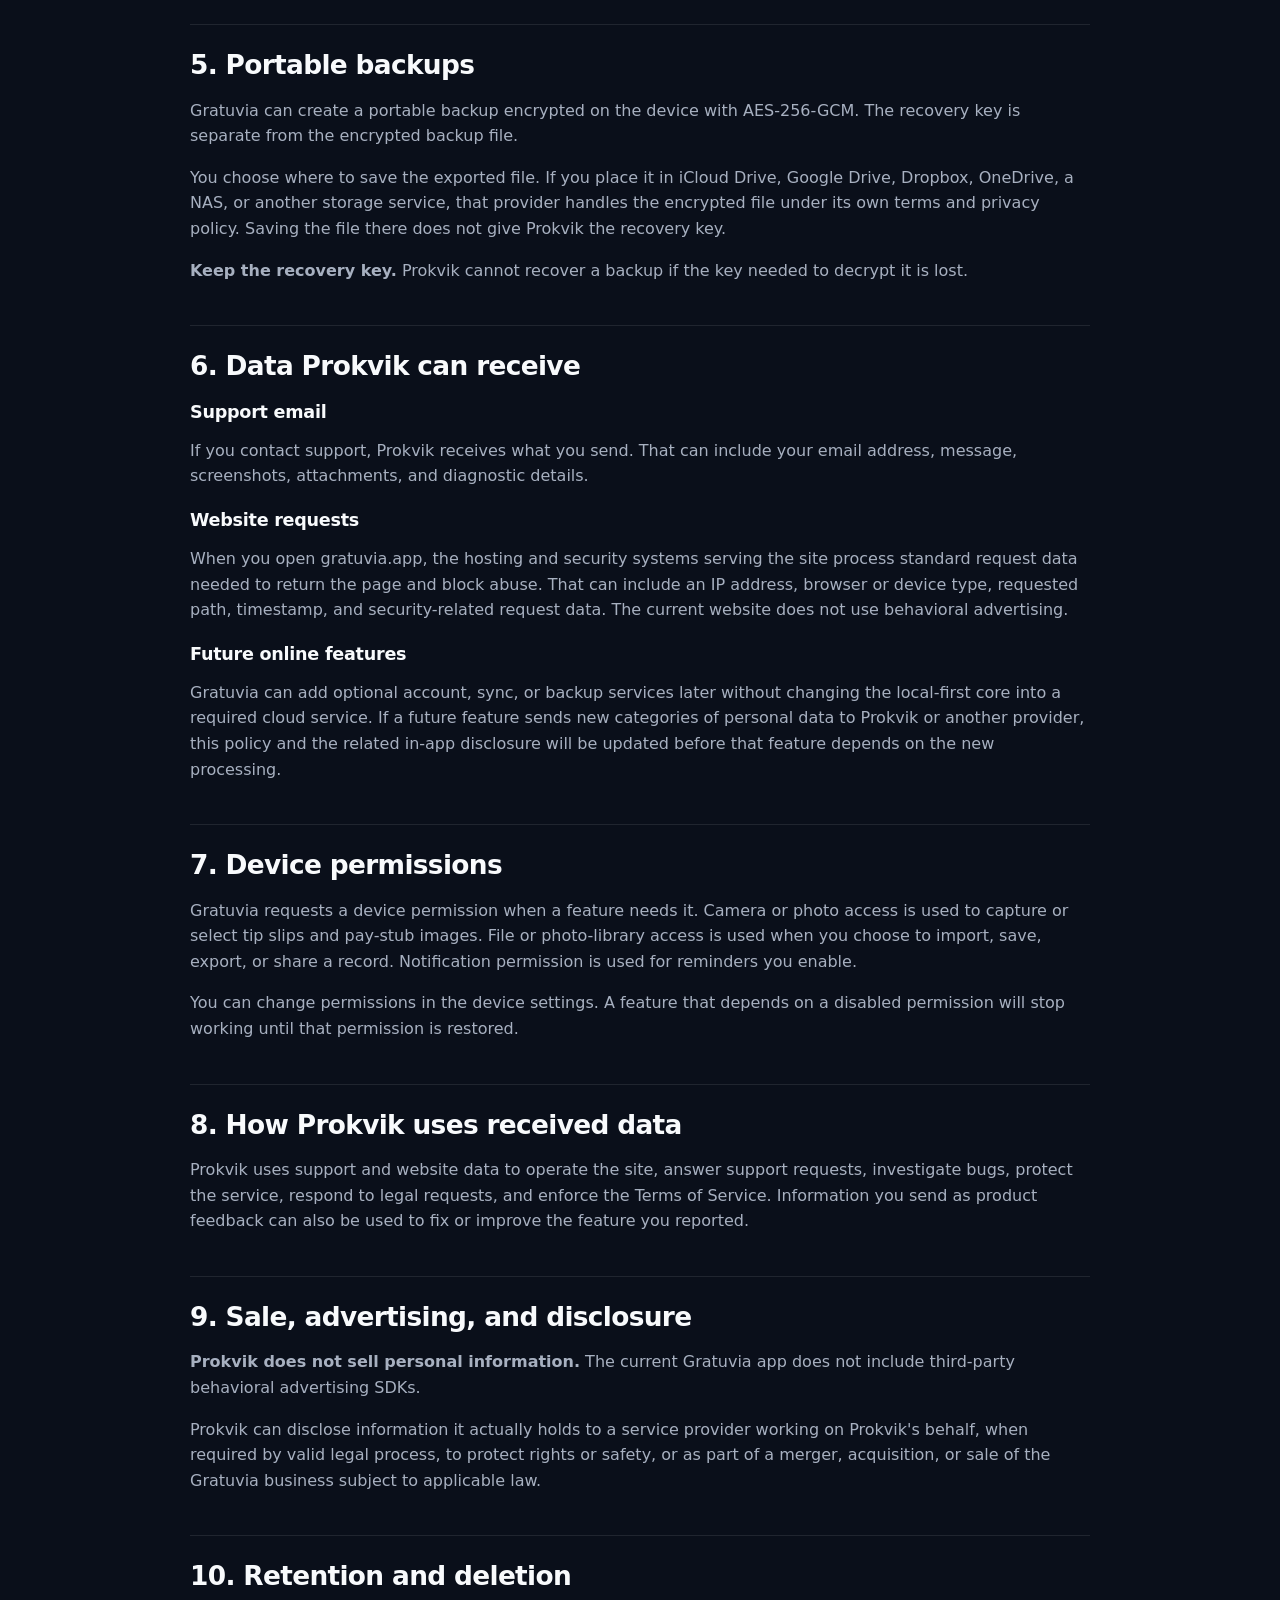
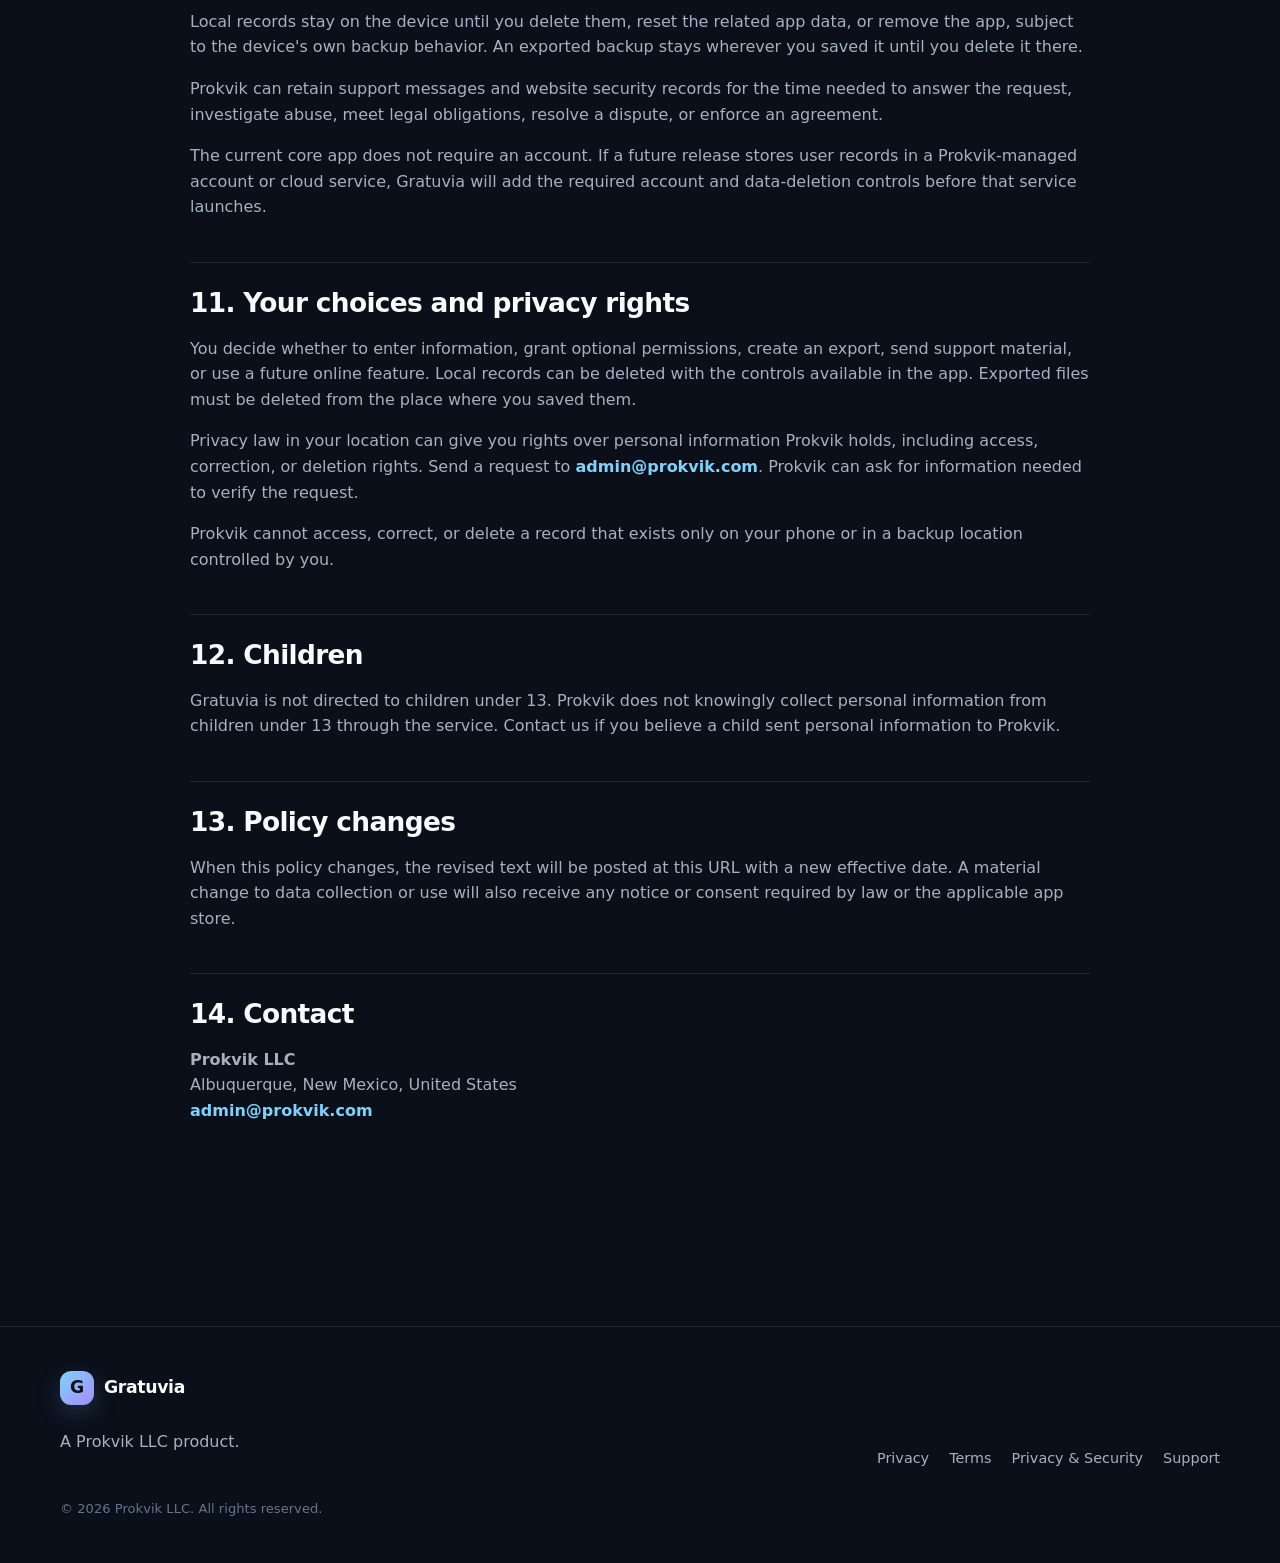
==== commit 2e4a3b1d: "rewrite privacy policy against no-ai-slop rules" ====
--- a/privacy/index.html
+++ b/privacy/index.html
@@ -4,7 +4,7 @@
   <meta charset="utf-8" />
   <meta name="viewport" content="width=device-width, initial-scale=1" />
   <title>Privacy Policy | Gratuvia</title>
-  <meta name="description" content="Gratuvia Privacy Policy: how Prokvik LLC handles data in Gratuvia and on gratuvia.app." />
+  <meta name="description" content="Gratuvia Privacy Policy covering local storage, on-device OCR, backups, support data, and website requests." />
   <link rel="canonical" href="https://gratuvia.app/privacy/" />
   <link rel="icon" href="/favicon.svg" type="image/svg+xml" />
   <link rel="stylesheet" href="/styles.css" />
@@ -23,117 +23,97 @@
       <div class="page-shell">
         <span class="eyebrow">Legal</span>
         <h1>Privacy Policy</h1>
-        <p>Gratuvia is built so your work and earnings records can stay under your control.</p>
+        <p>The Android build keeps its main work and earnings record on the phone. This policy explains what stays there, what can leave the device, and what Prokvik LLC receives.</p>
         <div class="meta-row"><span>Effective: September 5, 2026</span><span>Last updated: September 5, 2026</span></div>
       </div>
     </section>
 
     <article class="page-shell legal-document">
-      <div class="notice"><strong>Plain-language summary:</strong> Gratuvia's core mobile features are local-first. Core earnings records and original tip-slip images can be stored and processed on your device without cloud OCR. We do not sell your personal information or use behavioral advertising SDKs in the current app.</div>
+      <div class="notice"><strong>Short version:</strong> Gratuvia stores core earnings records and original tip-slip images on the device. OCR runs on the phone in the current Android build. Prokvik does not sell personal information, and the current app does not contain behavioral advertising SDKs.</div>
 
       <section>
-        <h2>1. Who we are</h2>
-        <p>Gratuvia is a product of <strong>Prokvik LLC</strong>, a New Mexico limited liability company ("Prokvik," "Gratuvia," "we," "us," or "our"). This Privacy Policy describes how we handle information in the Gratuvia mobile application and on <strong>gratuvia.app</strong>.</p>
-        <p>Privacy questions can be sent to <a class="text-link" href="mailto:admin@prokvik.com">admin@prokvik.com</a>.</p>
+        <h2>1. Company</h2>
+        <p>Gratuvia is a product of <strong>Prokvik LLC</strong>, a New Mexico limited liability company. In this policy, "Prokvik," "Gratuvia," "we," "us," and "our" refer to Prokvik LLC and the Gratuvia product.</p>
+        <p>Send privacy questions to <a class="text-link" href="mailto:admin@prokvik.com">admin@prokvik.com</a>.</p>
       </section>
 
       <section>
-        <h2>2. Information Gratuvia can handle on your device</h2>
-        <p>Depending on the features you use, Gratuvia may store the following information locally on your device:</p>
-        <ul>
-          <li>employers, positions, hourly wage rates, and work notes;</li>
-          <li>scheduled shifts, worked shifts, break times, and work history;</li>
-          <li>tips, tokes, gratuities, tip-share amounts, and related earnings records;</li>
-          <li>payroll settings, tax-estimation inputs, deductions, retirement contribution settings, pay periods, and paycheck estimates;</li>
-          <li>paycheck-history snapshots and, when supported, information you enter from actual paychecks or pay stubs;</li>
-          <li>original tip-slip images, image metadata, OCR text, OCR confidence information, parser results, and corrections you confirm;</li>
-          <li>preferences, notification settings, and app configuration; and</li>
-          <li>encrypted portable backup data when you choose to create a backup.</li>
-        </ul>
-        <p>In the current local-first architecture, the phone is the authoritative source for these core records. Core use does not require cloud OCR or a network connection.</p>
+        <h2>2. Records stored on the device</h2>
+        <p>Gratuvia can store employers, positions, hourly wage rates, schedules, worked shifts, breaks, tips, tokes, gratuities, tip-share amounts, payroll settings, deductions, retirement settings, pay periods, paycheck estimates, paycheck-history snapshots, and app preferences on the device.</p>
+        <p>Tip-slip records can also contain the original image, image metadata, OCR text, confidence data, parser results, and corrections you confirm. The phone is the source of truth for these core records in the current local-first build.</p>
       </section>
 
       <section>
-        <h2>3. On-device OCR and tip-slip images</h2>
-        <p>Gratuvia's private OCR feature is designed to process supported tip-slip images on the device. The app may create temporary working copies or crops for recognition, but the original selected or captured image is preserved separately as the user's record.</p>
-        <p>OCR results are suggestions. Gratuvia requires user review and confirmation before an OCR result should be treated as an authoritative earnings record. Core OCR processing is not designed to silently fall back to cloud OCR if the private on-device OCR engine is unavailable.</p>
+        <h2>3. OCR and original images</h2>
+        <p>The Android build processes supported tip slips with OCR that runs on the phone. The app can create temporary crops or working images for recognition. It keeps the original selected or captured image as a separate record.</p>
+        <p>OCR does not become a trusted earnings entry by itself. You review the result before saving it. If the local OCR engine is unavailable, the core OCR path does not silently send the image to a cloud OCR service.</p>
       </section>
 
       <section>
-        <h2>4. Local storage and security</h2>
-        <p>Gratuvia's current local-first design stores core structured records in an encrypted database on the device. The database encryption key is generated on the device and stored using platform secure-storage facilities. Original tip-slip files are separately retained in the app's private document storage and are cryptographically hashed so Gratuvia can verify file integrity.</p>
-        <p>No security system can guarantee absolute protection. Device security also depends on factors outside our control, including your operating-system security, device passcode, backups, malware exposure, and physical access to your phone.</p>
+        <h2>4. Local database and file protection</h2>
+        <p>Structured records are stored in a SQLCipher-protected SQLite database. The database key is generated on the device and stored with the platform's secure-storage system.</p>
+        <p>Original tip-slip files are kept in the app's private document storage and hashed with SHA-256. Gratuvia can compare that hash with an imported or restored file to check whether the bytes match the saved record.</p>
+        <p>No app can guarantee perfect security. Device protection also depends on the operating system, passcode settings, backups, malware exposure, and physical access to the phone.</p>
       </section>
 
       <section>
-        <h2>5. Encrypted portable backups</h2>
-        <p>When you choose to export a Gratuvia portable backup, the app is designed to encrypt the backup on your device before you save or transfer it. The recovery key is presented separately and is not written into the encrypted backup file.</p>
-        <p>You choose where to store or share an exported backup. If you place it in a service such as iCloud Drive, Google Drive, Dropbox, OneDrive, a NAS, or another storage provider, that provider's privacy and security practices apply to its handling of the encrypted file. Merely storing an exported backup with a provider you choose does not give Prokvik access to that backup.</p>
-        <p><strong>Keep your recovery key safe.</strong> Prokvik may be unable to recover an encrypted backup if you lose the recovery key.</p>
+        <h2>5. Portable backups</h2>
+        <p>Gratuvia can create a portable backup encrypted on the device with AES-256-GCM. The recovery key is separate from the encrypted backup file.</p>
+        <p>You choose where to save the exported file. If you place it in iCloud Drive, Google Drive, Dropbox, OneDrive, a NAS, or another storage service, that provider handles the encrypted file under its own terms and privacy policy. Saving the file there does not give Prokvik the recovery key.</p>
+        <p><strong>Keep the recovery key.</strong> Prokvik cannot recover a backup if the key needed to decrypt it is lost.</p>
       </section>
 
       <section>
-        <h2>6. Information that may leave your device</h2>
-        <h3>Support and communications</h3>
-        <p>If you contact us, we receive the information you choose to send, such as your email address, message, screenshots, attachments, and diagnostic details you voluntarily provide. We use this information to respond, troubleshoot, protect the service, and improve Gratuvia.</p>
+        <h2>6. Data Prokvik can receive</h2>
+        <h3>Support email</h3>
+        <p>If you contact support, Prokvik receives what you send. That can include your email address, message, screenshots, attachments, and diagnostic details.</p>
+
         <h3>Website requests</h3>
-        <p>When you visit gratuvia.app, our hosting and security providers may process standard technical request information needed to deliver and protect the website, such as IP address, browser or device type, requested pages, timestamps, and security-related request data. The current website does not use behavioral advertising.</p>
-        <h3>Optional future online services</h3>
-        <p>The Gratuvia codebase is designed so optional account, sync, or backup services can be added without making cloud storage a prerequisite for core mobile use. If we enable a feature that changes what personal data is transmitted to Prokvik or a service provider, we will update this Policy and provide any disclosures or choices required before that processing begins.</p>
+        <p>When you open gratuvia.app, the hosting and security systems serving the site process standard request data needed to return the page and block abuse. That can include an IP address, browser or device type, requested path, timestamp, and security-related request data. The current website does not use behavioral advertising.</p>
+
+        <h3>Future online features</h3>
+        <p>Gratuvia can add optional account, sync, or backup services later without changing the local-first core into a required cloud service. If a future feature sends new categories of personal data to Prokvik or another provider, this policy and the related in-app disclosure will be updated before that feature depends on the new processing.</p>
       </section>
 
       <section>
         <h2>7. Device permissions</h2>
-        <p>Gratuvia may request device permissions only when needed for a feature you choose to use. These can include:</p>
-        <ul>
-          <li><strong>Camera or photo access</strong> to capture or select tip slips and pay-stub images;</li>
-          <li><strong>Photo-library or file access</strong> when you explicitly save, import, export, or share a record;</li>
-          <li><strong>Notifications</strong> for schedule, missing-tip, or pay-period reminders when enabled; and</li>
-          <li><strong>Sharing facilities</strong> when you choose the system share action.</li>
-        </ul>
-        <p>Operating systems may describe these permissions differently. You can manage permissions in your device settings, although disabling a permission can make the related feature unavailable.</p>
+        <p>Gratuvia requests a device permission when a feature needs it. Camera or photo access is used to capture or select tip slips and pay-stub images. File or photo-library access is used when you choose to import, save, export, or share a record. Notification permission is used for reminders you enable.</p>
+        <p>You can change permissions in the device settings. A feature that depends on a disabled permission will stop working until that permission is restored.</p>
       </section>
 
       <section>
-        <h2>8. How we use information we receive</h2>
-        <p>When Prokvik receives information through support, website operations, or a future optional online feature, we may use it to:</p>
-        <ul>
-          <li>provide, maintain, secure, and troubleshoot Gratuvia;</li>
-          <li>respond to support and privacy requests;</li>
-          <li>prevent abuse, fraud, or security incidents;</li>
-          <li>comply with legal obligations and enforce our Terms; and</li>
-          <li>improve Gratuvia using information you intentionally provide for that purpose.</li>
-        </ul>
+        <h2>8. How Prokvik uses received data</h2>
+        <p>Prokvik uses support and website data to operate the site, answer support requests, investigate bugs, protect the service, respond to legal requests, and enforce the Terms of Service. Information you send as product feedback can also be used to fix or improve the feature you reported.</p>
       </section>
 
       <section>
-        <h2>9. Sale, advertising, and sharing</h2>
-        <p><strong>We do not sell personal information.</strong> The current Gratuvia mobile app does not include third-party behavioral advertising SDKs.</p>
-        <p>We may disclose information we actually possess to service providers that process it on our behalf, when required by law or valid legal process, to protect rights or safety, or as part of a business transaction such as a merger or acquisition subject to applicable law. Service providers are expected to protect information consistently with their role and applicable requirements.</p>
+        <h2>9. Sale, advertising, and disclosure</h2>
+        <p><strong>Prokvik does not sell personal information.</strong> The current Gratuvia app does not include third-party behavioral advertising SDKs.</p>
+        <p>Prokvik can disclose information it actually holds to a service provider working on Prokvik's behalf, when required by valid legal process, to protect rights or safety, or as part of a merger, acquisition, or sale of the Gratuvia business subject to applicable law.</p>
       </section>
 
       <section>
         <h2>10. Retention and deletion</h2>
-        <p>Core local records remain on your device until you delete them, reset relevant app data, or remove the app, subject to how your device or operating-system backup system works. Exported backups remain wherever you chose to store them until you delete them there.</p>
-        <p>Support communications and limited website/security records may be retained for as long as reasonably necessary to provide support, maintain security, comply with law, resolve disputes, and enforce agreements.</p>
-        <p>The current local-first core does not require account creation. If a future release enables account creation or stores user records in a Prokvik-managed cloud service, Gratuvia will provide an appropriate account/data-deletion process and update this Policy before launch of that functionality.</p>
+        <p>Local records stay on the device until you delete them, reset the related app data, or remove the app, subject to the device's own backup behavior. An exported backup stays wherever you saved it until you delete it there.</p>
+        <p>Prokvik can retain support messages and website security records for the time needed to answer the request, investigate abuse, meet legal obligations, resolve a dispute, or enforce an agreement.</p>
+        <p>The current core app does not require an account. If a future release stores user records in a Prokvik-managed account or cloud service, Gratuvia will add the required account and data-deletion controls before that service launches.</p>
       </section>
 
       <section>
-        <h2>11. Your choices and rights</h2>
-        <p>You can choose whether to enter information, grant optional permissions, create backups, send support materials, or use future optional online features. You can delete local records using available app controls and can remove exported backups from the storage location you selected.</p>
-        <p>Depending on where you live, privacy law may provide additional rights concerning personal information Prokvik actually holds about you. You may contact us to request access, correction, or deletion where applicable. We may need to verify a request before acting on it.</p>
-        <p>Because local-only information is not held by Prokvik, we cannot access, correct, or delete information that exists only on your device or in a backup location controlled by you.</p>
+        <h2>11. Your choices and privacy rights</h2>
+        <p>You decide whether to enter information, grant optional permissions, create an export, send support material, or use a future online feature. Local records can be deleted with the controls available in the app. Exported files must be deleted from the place where you saved them.</p>
+        <p>Privacy law in your location can give you rights over personal information Prokvik holds, including access, correction, or deletion rights. Send a request to <a class="text-link" href="mailto:admin@prokvik.com">admin@prokvik.com</a>. Prokvik can ask for information needed to verify the request.</p>
+        <p>Prokvik cannot access, correct, or delete a record that exists only on your phone or in a backup location controlled by you.</p>
       </section>
 
       <section>
         <h2>12. Children</h2>
-        <p>Gratuvia is not directed to children under 13. We do not knowingly collect personal information from children under 13 through the service. If you believe a child has provided personal information to us, contact us so we can review the situation.</p>
+        <p>Gratuvia is not directed to children under 13. Prokvik does not knowingly collect personal information from children under 13 through the service. Contact us if you believe a child sent personal information to Prokvik.</p>
       </section>
 
       <section>
-        <h2>13. Changes to this Policy</h2>
-        <p>We may update this Privacy Policy as Gratuvia evolves, including when new online, subscription, backup, analytics, or account features are introduced. We will post the updated policy at this URL and update the effective date. When required, we will provide additional notice or obtain consent.</p>
+        <h2>13. Policy changes</h2>
+        <p>When this policy changes, the revised text will be posted at this URL with a new effective date. A material change to data collection or use will also receive any notice or consent required by law or the applicable app store.</p>
       </section>
 
       <section>
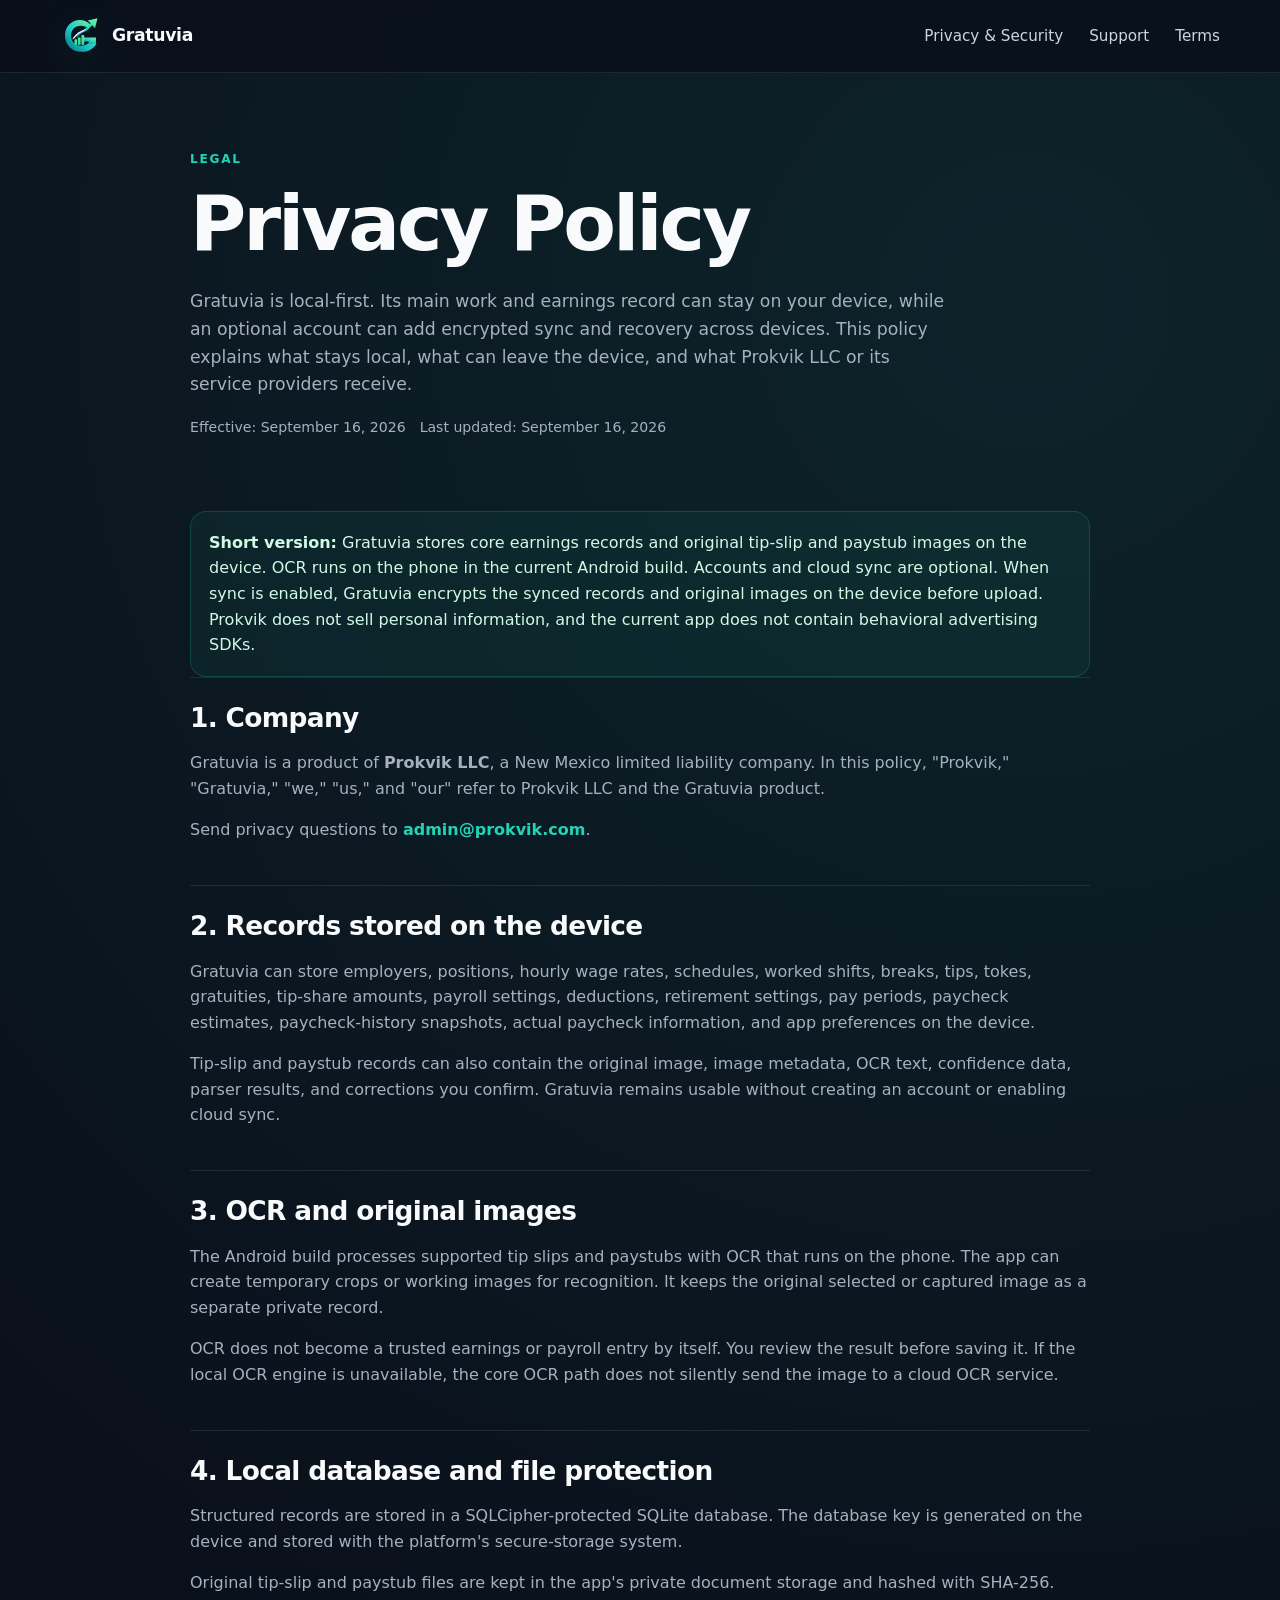
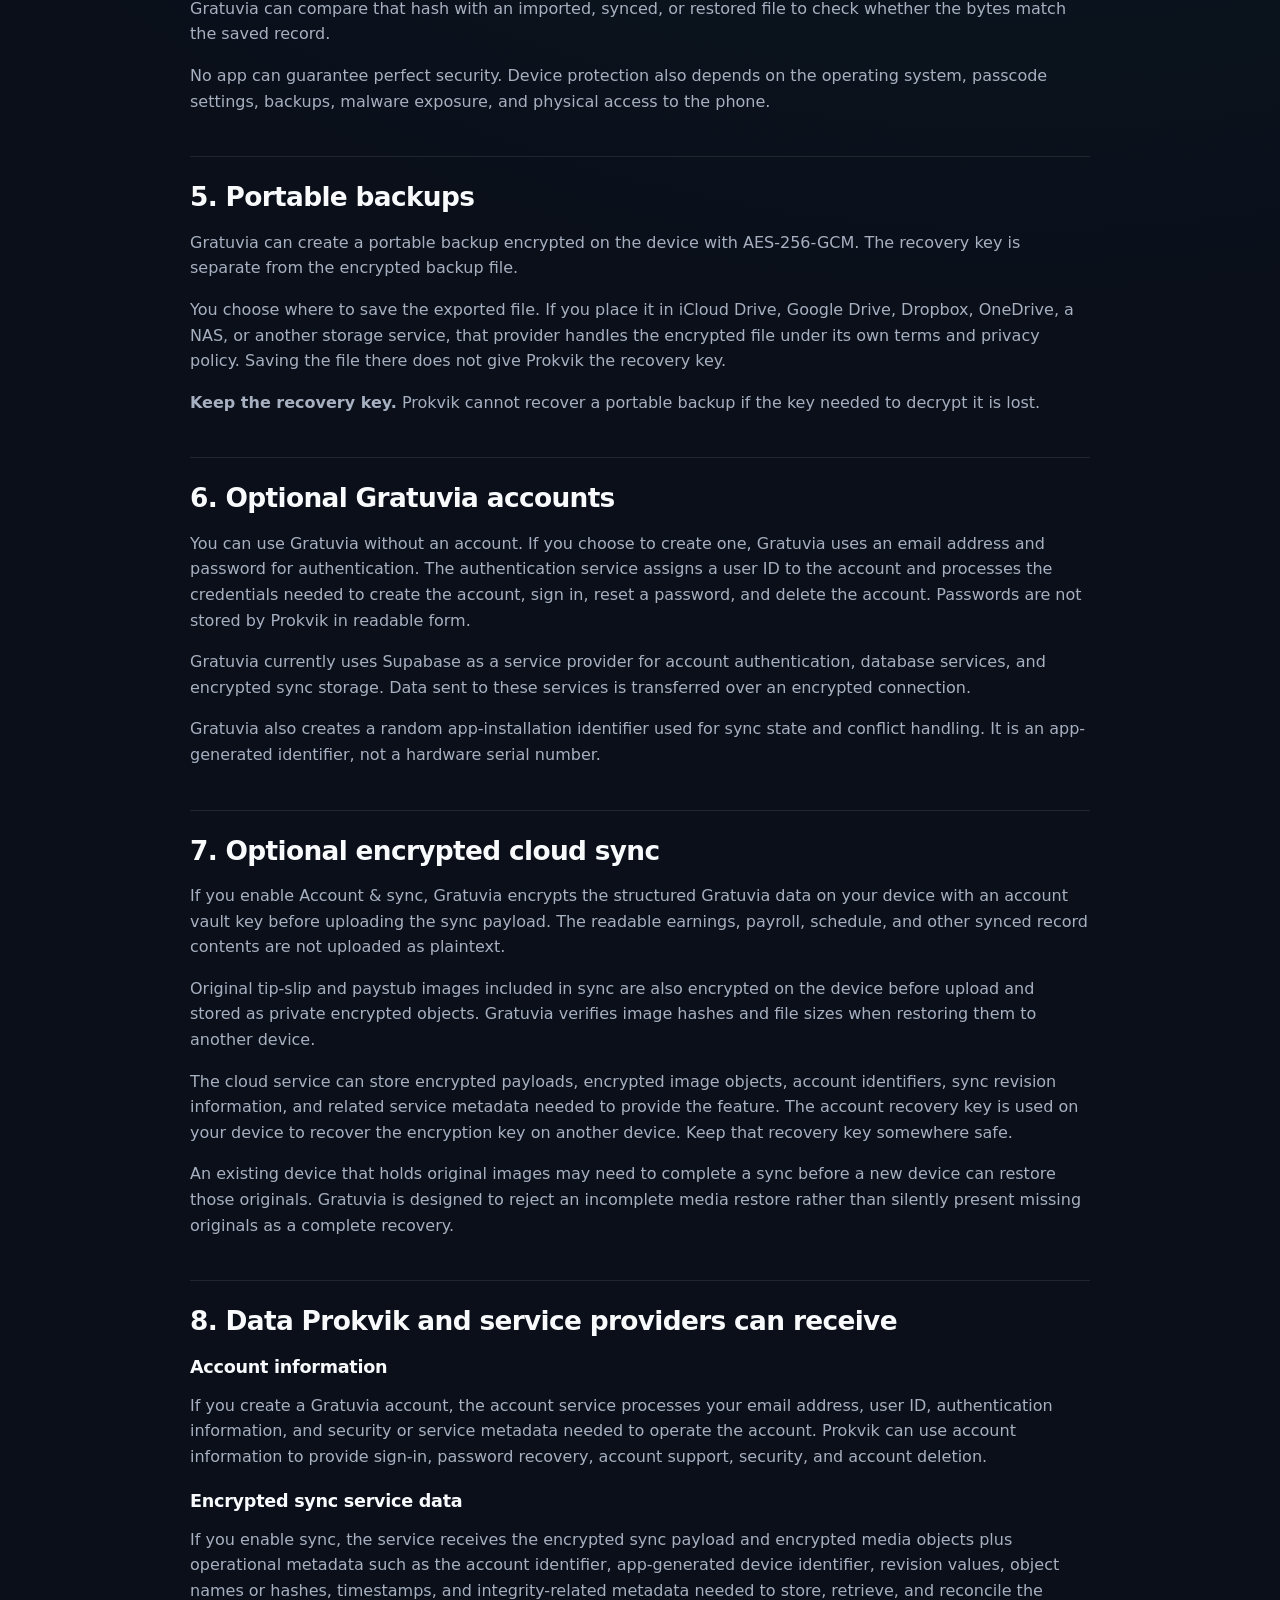
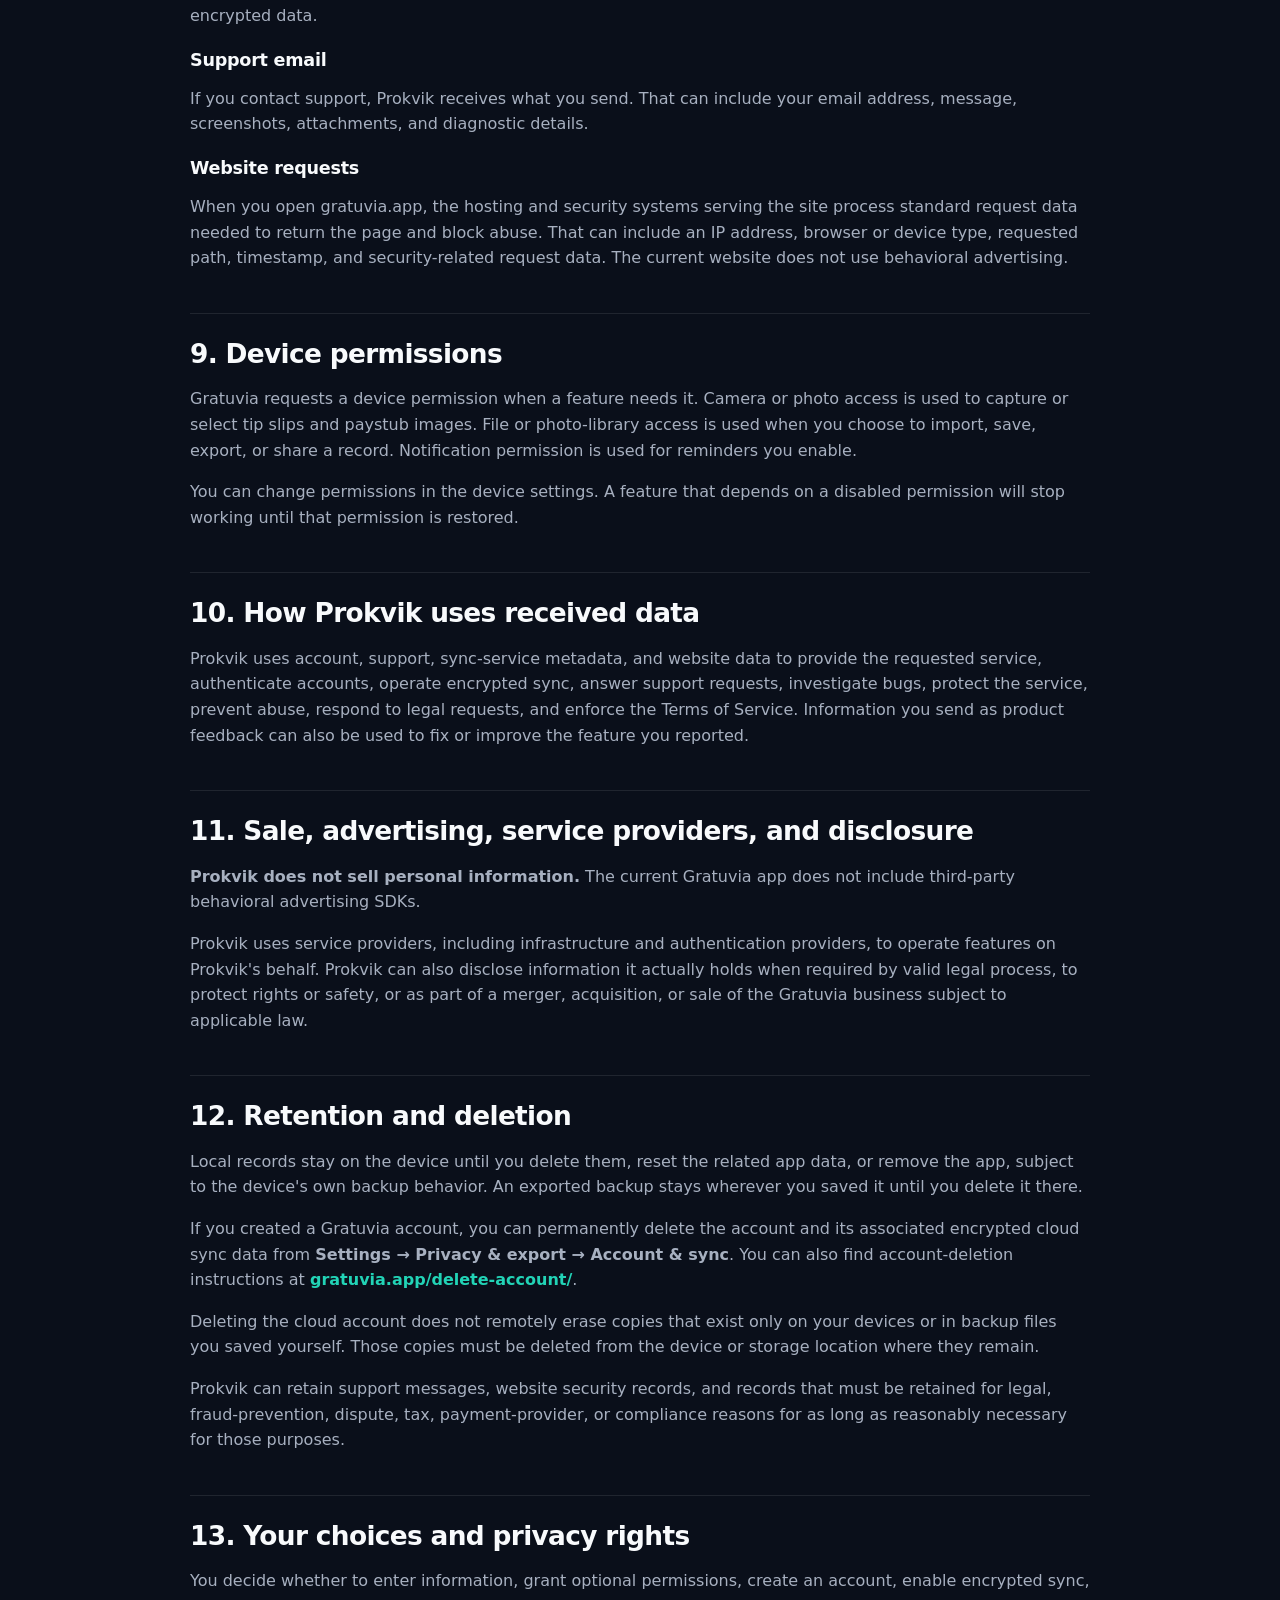
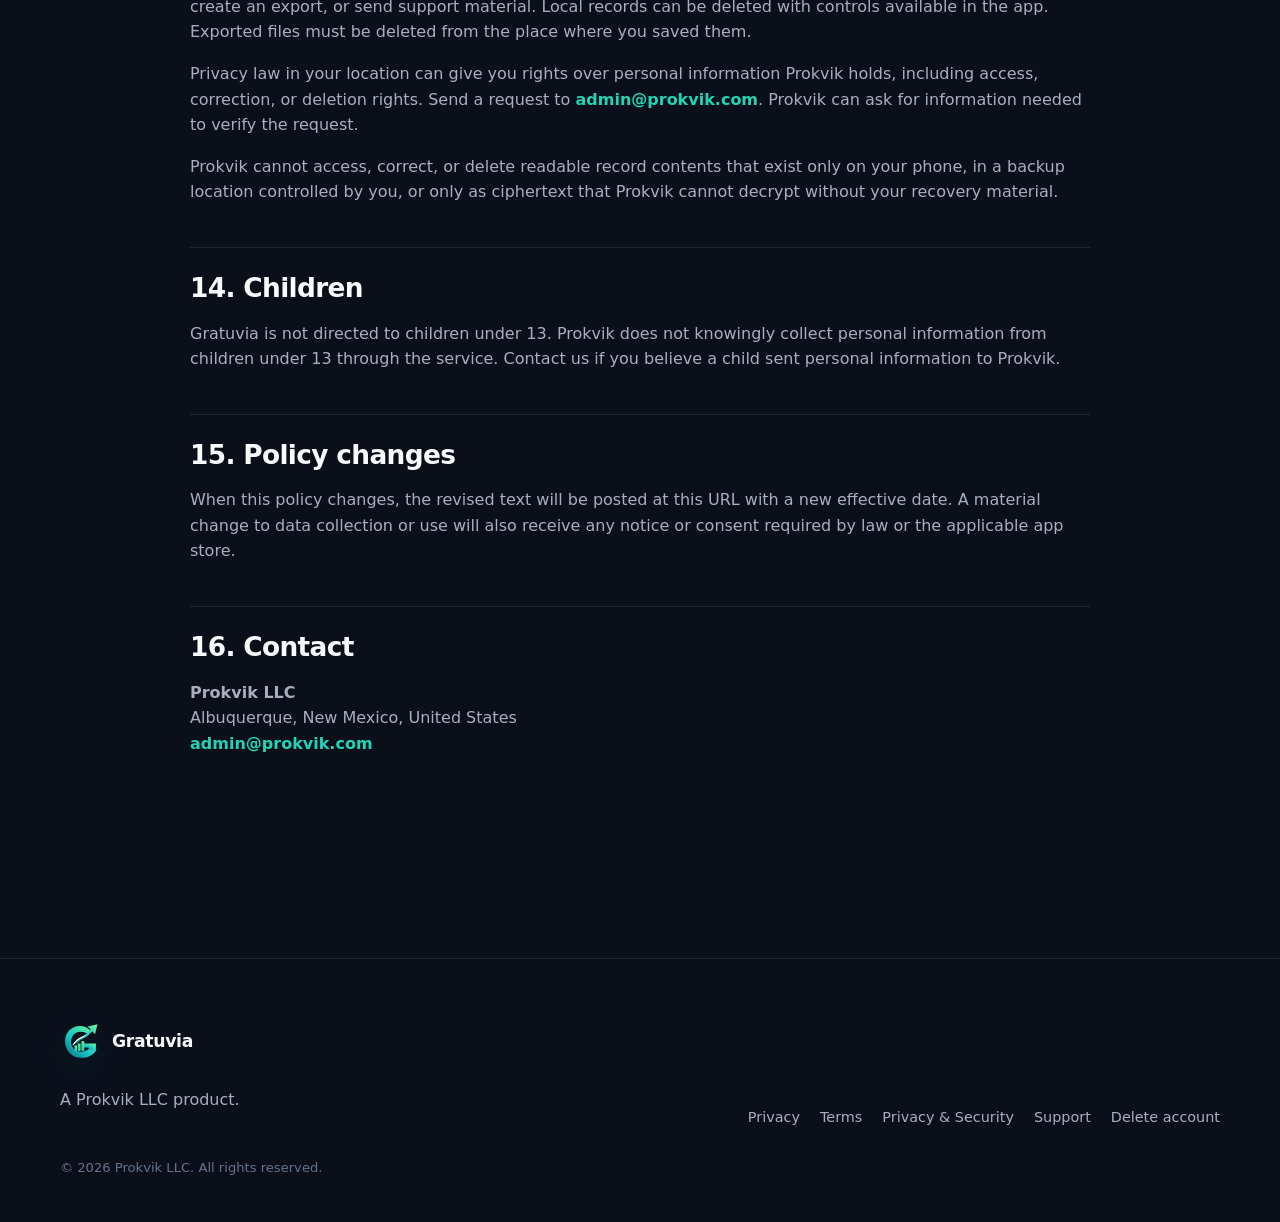
==== commit e48f62df: "Update privacy policy for optional encrypted account sync" ====
--- a/privacy/index.html
+++ b/privacy/index.html
@@ -4,7 +4,7 @@
   <meta charset="utf-8" />
   <meta name="viewport" content="width=device-width, initial-scale=1" />
   <title>Privacy Policy | Gratuvia</title>
-  <meta name="description" content="Gratuvia Privacy Policy covering local storage, on-device OCR, backups, support data, and website requests." />
+  <meta name="description" content="Gratuvia Privacy Policy covering local storage, on-device OCR, optional accounts, encrypted cloud sync, backups, support data, and website requests." />
   <link rel="canonical" href="https://gratuvia.app/privacy/" />
   <link rel="icon" href="/favicon.svg" type="image/svg+xml" />
   <link rel="stylesheet" href="/styles.css" />
@@ -23,13 +23,13 @@
       <div class="page-shell">
         <span class="eyebrow">Legal</span>
         <h1>Privacy Policy</h1>
-        <p>The Android build keeps its main work and earnings record on the phone. This policy explains what stays there, what can leave the device, and what Prokvik LLC receives.</p>
-        <div class="meta-row"><span>Effective: September 5, 2026</span><span>Last updated: September 5, 2026</span></div>
+        <p>Gratuvia is local-first. Its main work and earnings record can stay on your device, while an optional account can add encrypted sync and recovery across devices. This policy explains what stays local, what can leave the device, and what Prokvik LLC or its service providers receive.</p>
+        <div class="meta-row"><span>Effective: September 16, 2026</span><span>Last updated: September 16, 2026</span></div>
       </div>
     </section>
 
     <article class="page-shell legal-document">
-      <div class="notice"><strong>Short version:</strong> Gratuvia stores core earnings records and original tip-slip images on the device. OCR runs on the phone in the current Android build. Prokvik does not sell personal information, and the current app does not contain behavioral advertising SDKs.</div>
+      <div class="notice"><strong>Short version:</strong> Gratuvia stores core earnings records and original tip-slip and paystub images on the device. OCR runs on the phone in the current Android build. Accounts and cloud sync are optional. When sync is enabled, Gratuvia encrypts the synced records and original images on the device before upload. Prokvik does not sell personal information, and the current app does not contain behavioral advertising SDKs.</div>
 
       <section>
         <h2>1. Company</h2>
@@ -39,20 +39,20 @@
 
       <section>
         <h2>2. Records stored on the device</h2>
-        <p>Gratuvia can store employers, positions, hourly wage rates, schedules, worked shifts, breaks, tips, tokes, gratuities, tip-share amounts, payroll settings, deductions, retirement settings, pay periods, paycheck estimates, paycheck-history snapshots, and app preferences on the device.</p>
-        <p>Tip-slip records can also contain the original image, image metadata, OCR text, confidence data, parser results, and corrections you confirm. The phone is the source of truth for these core records in the current local-first build.</p>
+        <p>Gratuvia can store employers, positions, hourly wage rates, schedules, worked shifts, breaks, tips, tokes, gratuities, tip-share amounts, payroll settings, deductions, retirement settings, pay periods, paycheck estimates, paycheck-history snapshots, actual paycheck information, and app preferences on the device.</p>
+        <p>Tip-slip and paystub records can also contain the original image, image metadata, OCR text, confidence data, parser results, and corrections you confirm. Gratuvia remains usable without creating an account or enabling cloud sync.</p>
       </section>
 
       <section>
         <h2>3. OCR and original images</h2>
-        <p>The Android build processes supported tip slips with OCR that runs on the phone. The app can create temporary crops or working images for recognition. It keeps the original selected or captured image as a separate record.</p>
-        <p>OCR does not become a trusted earnings entry by itself. You review the result before saving it. If the local OCR engine is unavailable, the core OCR path does not silently send the image to a cloud OCR service.</p>
+        <p>The Android build processes supported tip slips and paystubs with OCR that runs on the phone. The app can create temporary crops or working images for recognition. It keeps the original selected or captured image as a separate private record.</p>
+        <p>OCR does not become a trusted earnings or payroll entry by itself. You review the result before saving it. If the local OCR engine is unavailable, the core OCR path does not silently send the image to a cloud OCR service.</p>
       </section>
 
       <section>
         <h2>4. Local database and file protection</h2>
         <p>Structured records are stored in a SQLCipher-protected SQLite database. The database key is generated on the device and stored with the platform's secure-storage system.</p>
-        <p>Original tip-slip files are kept in the app's private document storage and hashed with SHA-256. Gratuvia can compare that hash with an imported or restored file to check whether the bytes match the saved record.</p>
+        <p>Original tip-slip and paystub files are kept in the app's private document storage and hashed with SHA-256. Gratuvia can compare that hash with an imported, synced, or restored file to check whether the bytes match the saved record.</p>
         <p>No app can guarantee perfect security. Device protection also depends on the operating system, passcode settings, backups, malware exposure, and physical access to the phone.</p>
       </section>
 
@@ -60,69 +60,88 @@
         <h2>5. Portable backups</h2>
         <p>Gratuvia can create a portable backup encrypted on the device with AES-256-GCM. The recovery key is separate from the encrypted backup file.</p>
         <p>You choose where to save the exported file. If you place it in iCloud Drive, Google Drive, Dropbox, OneDrive, a NAS, or another storage service, that provider handles the encrypted file under its own terms and privacy policy. Saving the file there does not give Prokvik the recovery key.</p>
-        <p><strong>Keep the recovery key.</strong> Prokvik cannot recover a backup if the key needed to decrypt it is lost.</p>
+        <p><strong>Keep the recovery key.</strong> Prokvik cannot recover a portable backup if the key needed to decrypt it is lost.</p>
       </section>
 
       <section>
-        <h2>6. Data Prokvik can receive</h2>
+        <h2>6. Optional Gratuvia accounts</h2>
+        <p>You can use Gratuvia without an account. If you choose to create one, Gratuvia uses an email address and password for authentication. The authentication service assigns a user ID to the account and processes the credentials needed to create the account, sign in, reset a password, and delete the account. Passwords are not stored by Prokvik in readable form.</p>
+        <p>Gratuvia currently uses Supabase as a service provider for account authentication, database services, and encrypted sync storage. Data sent to these services is transferred over an encrypted connection.</p>
+        <p>Gratuvia also creates a random app-installation identifier used for sync state and conflict handling. It is an app-generated identifier, not a hardware serial number.</p>
+      </section>
+
+      <section>
+        <h2>7. Optional encrypted cloud sync</h2>
+        <p>If you enable Account &amp; sync, Gratuvia encrypts the structured Gratuvia data on your device with an account vault key before uploading the sync payload. The readable earnings, payroll, schedule, and other synced record contents are not uploaded as plaintext.</p>
+        <p>Original tip-slip and paystub images included in sync are also encrypted on the device before upload and stored as private encrypted objects. Gratuvia verifies image hashes and file sizes when restoring them to another device.</p>
+        <p>The cloud service can store encrypted payloads, encrypted image objects, account identifiers, sync revision information, and related service metadata needed to provide the feature. The account recovery key is used on your device to recover the encryption key on another device. Keep that recovery key somewhere safe.</p>
+        <p>An existing device that holds original images may need to complete a sync before a new device can restore those originals. Gratuvia is designed to reject an incomplete media restore rather than silently present missing originals as a complete recovery.</p>
+      </section>
+
+      <section>
+        <h2>8. Data Prokvik and service providers can receive</h2>
+        <h3>Account information</h3>
+        <p>If you create a Gratuvia account, the account service processes your email address, user ID, authentication information, and security or service metadata needed to operate the account. Prokvik can use account information to provide sign-in, password recovery, account support, security, and account deletion.</p>
+
+        <h3>Encrypted sync service data</h3>
+        <p>If you enable sync, the service receives the encrypted sync payload and encrypted media objects plus operational metadata such as the account identifier, app-generated device identifier, revision values, object names or hashes, timestamps, and integrity-related metadata needed to store, retrieve, and reconcile the encrypted data.</p>
+
         <h3>Support email</h3>
         <p>If you contact support, Prokvik receives what you send. That can include your email address, message, screenshots, attachments, and diagnostic details.</p>
 
         <h3>Website requests</h3>
         <p>When you open gratuvia.app, the hosting and security systems serving the site process standard request data needed to return the page and block abuse. That can include an IP address, browser or device type, requested path, timestamp, and security-related request data. The current website does not use behavioral advertising.</p>
-
-        <h3>Future online features</h3>
-        <p>Gratuvia can add optional account, sync, or backup services later without changing the local-first core into a required cloud service. If a future feature sends new categories of personal data to Prokvik or another provider, this policy and the related in-app disclosure will be updated before that feature depends on the new processing.</p>
       </section>
 
       <section>
-        <h2>7. Device permissions</h2>
-        <p>Gratuvia requests a device permission when a feature needs it. Camera or photo access is used to capture or select tip slips and pay-stub images. File or photo-library access is used when you choose to import, save, export, or share a record. Notification permission is used for reminders you enable.</p>
+        <h2>9. Device permissions</h2>
+        <p>Gratuvia requests a device permission when a feature needs it. Camera or photo access is used to capture or select tip slips and paystub images. File or photo-library access is used when you choose to import, save, export, or share a record. Notification permission is used for reminders you enable.</p>
         <p>You can change permissions in the device settings. A feature that depends on a disabled permission will stop working until that permission is restored.</p>
       </section>
 
       <section>
-        <h2>8. How Prokvik uses received data</h2>
-        <p>Prokvik uses support and website data to operate the site, answer support requests, investigate bugs, protect the service, respond to legal requests, and enforce the Terms of Service. Information you send as product feedback can also be used to fix or improve the feature you reported.</p>
+        <h2>10. How Prokvik uses received data</h2>
+        <p>Prokvik uses account, support, sync-service metadata, and website data to provide the requested service, authenticate accounts, operate encrypted sync, answer support requests, investigate bugs, protect the service, prevent abuse, respond to legal requests, and enforce the Terms of Service. Information you send as product feedback can also be used to fix or improve the feature you reported.</p>
       </section>
 
       <section>
-        <h2>9. Sale, advertising, and disclosure</h2>
+        <h2>11. Sale, advertising, service providers, and disclosure</h2>
         <p><strong>Prokvik does not sell personal information.</strong> The current Gratuvia app does not include third-party behavioral advertising SDKs.</p>
-        <p>Prokvik can disclose information it actually holds to a service provider working on Prokvik's behalf, when required by valid legal process, to protect rights or safety, or as part of a merger, acquisition, or sale of the Gratuvia business subject to applicable law.</p>
+        <p>Prokvik uses service providers, including infrastructure and authentication providers, to operate features on Prokvik's behalf. Prokvik can also disclose information it actually holds when required by valid legal process, to protect rights or safety, or as part of a merger, acquisition, or sale of the Gratuvia business subject to applicable law.</p>
       </section>
 
       <section>
-        <h2>10. Retention and deletion</h2>
+        <h2>12. Retention and deletion</h2>
         <p>Local records stay on the device until you delete them, reset the related app data, or remove the app, subject to the device's own backup behavior. An exported backup stays wherever you saved it until you delete it there.</p>
-        <p>Prokvik can retain support messages and website security records for the time needed to answer the request, investigate abuse, meet legal obligations, resolve a dispute, or enforce an agreement.</p>
-        <p>The current core app does not require an account. If a future release stores user records in a Prokvik-managed account or cloud service, Gratuvia will add the required account and data-deletion controls before that service launches.</p>
+        <p>If you created a Gratuvia account, you can permanently delete the account and its associated encrypted cloud sync data from <strong>Settings → Privacy &amp; export → Account &amp; sync</strong>. You can also find account-deletion instructions at <a class="text-link" href="/delete-account/">gratuvia.app/delete-account/</a>.</p>
+        <p>Deleting the cloud account does not remotely erase copies that exist only on your devices or in backup files you saved yourself. Those copies must be deleted from the device or storage location where they remain.</p>
+        <p>Prokvik can retain support messages, website security records, and records that must be retained for legal, fraud-prevention, dispute, tax, payment-provider, or compliance reasons for as long as reasonably necessary for those purposes.</p>
       </section>
 
       <section>
-        <h2>11. Your choices and privacy rights</h2>
-        <p>You decide whether to enter information, grant optional permissions, create an export, send support material, or use a future online feature. Local records can be deleted with the controls available in the app. Exported files must be deleted from the place where you saved them.</p>
+        <h2>13. Your choices and privacy rights</h2>
+        <p>You decide whether to enter information, grant optional permissions, create an account, enable encrypted sync, create an export, or send support material. Local records can be deleted with controls available in the app. Exported files must be deleted from the place where you saved them.</p>
         <p>Privacy law in your location can give you rights over personal information Prokvik holds, including access, correction, or deletion rights. Send a request to <a class="text-link" href="mailto:admin@prokvik.com">admin@prokvik.com</a>. Prokvik can ask for information needed to verify the request.</p>
-        <p>Prokvik cannot access, correct, or delete a record that exists only on your phone or in a backup location controlled by you.</p>
+        <p>Prokvik cannot access, correct, or delete readable record contents that exist only on your phone, in a backup location controlled by you, or only as ciphertext that Prokvik cannot decrypt without your recovery material.</p>
       </section>
 
       <section>
-        <h2>12. Children</h2>
+        <h2>14. Children</h2>
         <p>Gratuvia is not directed to children under 13. Prokvik does not knowingly collect personal information from children under 13 through the service. Contact us if you believe a child sent personal information to Prokvik.</p>
       </section>
 
       <section>
-        <h2>13. Policy changes</h2>
+        <h2>15. Policy changes</h2>
         <p>When this policy changes, the revised text will be posted at this URL with a new effective date. A material change to data collection or use will also receive any notice or consent required by law or the applicable app store.</p>
       </section>
 
       <section>
-        <h2>14. Contact</h2>
+        <h2>16. Contact</h2>
         <p><strong>Prokvik LLC</strong><br />Albuquerque, New Mexico, United States<br /><a class="text-link" href="mailto:admin@prokvik.com">admin@prokvik.com</a></p>
       </section>
     </article>
   </main>
 
-  <footer class="site-footer"><div class="shell footer-grid"><div><a class="brand footer-brand" href="/"><span class="brand-mark">G</span><span>Gratuvia</span></a><p>A Prokvik LLC product.</p></div><div class="footer-links"><a href="/privacy/">Privacy</a><a href="/terms/">Terms</a><a href="/trust/">Privacy & Security</a><a href="/support/">Support</a></div><div class="footer-meta">© 2026 Prokvik LLC. All rights reserved.</div></div></footer>
+  <footer class="site-footer"><div class="shell footer-grid"><div><a class="brand footer-brand" href="/"><span class="brand-mark">G</span><span>Gratuvia</span></a><p>A Prokvik LLC product.</p></div><div class="footer-links"><a href="/privacy/">Privacy</a><a href="/terms/">Terms</a><a href="/trust/">Privacy & Security</a><a href="/support/">Support</a><a href="/delete-account/">Delete account</a></div><div class="footer-meta">© 2026 Prokvik LLC. All rights reserved.</div></div></footer>
 </body>
 </html>
--- a/styles.css
+++ b/styles.css
@@ -5,8 +5,8 @@
   --line: rgba(255,255,255,.09);
   --text: #f8fafc;
   --muted: #a7b0c0;
-  --accent: #7dd3fc;
-  --accent-2: #a78bfa;
+  --accent: #22d3b6;
+  --accent-2: #5eea8a;
   --success: #86efac;
   --shadow: 0 24px 80px rgba(0,0,0,.35);
   --radius: 24px;
@@ -16,7 +16,7 @@
 body {
   margin: 0;
   font-family: Inter, ui-sans-serif, system-ui, -apple-system, BlinkMacSystemFont, "Segoe UI", sans-serif;
-  background: radial-gradient(circle at 80% 5%, rgba(125,211,252,.09), transparent 28%), var(--bg);
+  background: radial-gradient(circle at 80% 5%, rgba(34,211,182,.10), transparent 28%), var(--bg);
   color: var(--text);
   line-height: 1.6;
 }
@@ -31,10 +31,10 @@
 .nav-wrap { height: 72px; display: flex; align-items: center; justify-content: space-between; gap: 24px; }
 .brand { display: inline-flex; align-items: center; gap: 10px; font-weight: 800; letter-spacing: -.02em; font-size: 1.08rem; }
 .brand-mark {
-  width: 34px; height: 34px; border-radius: 11px; display: grid; place-items: center;
-  color: #07111b; font-weight: 900;
-  background: linear-gradient(135deg, var(--accent), var(--accent-2));
-  box-shadow: 0 8px 24px rgba(125,211,252,.18);
+  width: 42px; height: 42px; display: block; flex: 0 0 auto;
+  color: transparent; font-size: 0; line-height: 0;
+  background: url('/brand-mark.svg') center / contain no-repeat;
+  filter: drop-shadow(0 8px 18px rgba(34,211,182,.12));
 }
 .nav { display: flex; align-items: center; gap: 26px; color: #cbd5e1; font-size: .95rem; }
 .nav a:hover, .footer-links a:hover, .text-link:hover { color: var(--accent); }
@@ -43,14 +43,14 @@
 .eyebrow { display: inline-block; color: var(--accent); text-transform: uppercase; font-weight: 800; letter-spacing: .14em; font-size: .76rem; margin-bottom: 14px; }
 h1, h2, h3 { margin-top: 0; line-height: 1.08; letter-spacing: -.04em; }
 h1 { font-size: clamp(3.2rem, 7vw, 5.8rem); margin-bottom: 22px; }
-h1 span { background: linear-gradient(100deg, var(--accent), #c4b5fd); -webkit-background-clip: text; background-clip: text; color: transparent; }
+h1 span { background: linear-gradient(100deg, var(--accent), var(--accent-2)); -webkit-background-clip: text; background-clip: text; color: transparent; }
 h2 { font-size: clamp(2.25rem, 5vw, 3.9rem); margin-bottom: 18px; }
 h3 { font-size: 1.3rem; margin-bottom: 10px; }
 p { color: var(--muted); }
 .hero-copy { max-width: 680px; font-size: 1.16rem; }
 .hero-actions { display: flex; gap: 12px; margin-top: 30px; flex-wrap: wrap; }
 .button { padding: 13px 18px; border-radius: 13px; font-weight: 750; border: 1px solid var(--line); }
-.button.primary { color: #06101a; background: linear-gradient(135deg, var(--accent), #c4b5fd); border: 0; }
+.button.primary { color: #06101a; background: linear-gradient(135deg, var(--accent), var(--accent-2)); border: 0; }
 .button.secondary { background: rgba(255,255,255,.03); }
 .microcopy { font-size: .86rem; margin-top: 16px; }
 .hero-card {
@@ -65,7 +65,7 @@
 .stat-row strong { display: block; font-size: 2.2rem; letter-spacing: -.05em; }
 .pill { border: 1px solid rgba(134,239,172,.3); background: rgba(134,239,172,.08); color: var(--success); border-radius: 999px; padding: 7px 10px; font-size: .78rem; font-weight: 800; }
 .mini-chart { height: 150px; display: flex; align-items: end; gap: 10px; margin: 28px 0; padding: 18px; border-radius: 18px; background: rgba(0,0,0,.16); }
-.mini-chart i { flex: 1; min-height: 18px; border-radius: 7px 7px 3px 3px; background: linear-gradient(180deg, var(--accent), rgba(167,139,250,.7)); opacity: .9; }
+.mini-chart i { flex: 1; min-height: 18px; border-radius: 7px 7px 3px 3px; background: linear-gradient(180deg, var(--accent), rgba(94,234,138,.78)); opacity: .9; }
 .card-grid { display: grid; grid-template-columns: 1fr 1fr; gap: 12px; }
 .mini-card { padding: 16px; border-radius: 16px; background: rgba(255,255,255,.045); border: 1px solid var(--line); }
 .mini-card b { display: block; margin-top: 5px; }
@@ -82,9 +82,9 @@
 .section-heading > p { font-size: 1.08rem; }
 .feature-grid { display: grid; grid-template-columns: repeat(3,1fr); gap: 16px; }
 .feature-card { border: 1px solid var(--line); border-radius: 20px; padding: 24px; background: rgba(255,255,255,.025); }
-.feature-card .icon { width: 38px; height: 38px; display: grid; place-items: center; border-radius: 12px; margin-bottom: 26px; font-weight: 900; background: rgba(125,211,252,.1); color: var(--accent); }
+.feature-card .icon { width: 38px; height: 38px; display: grid; place-items: center; border-radius: 12px; margin-bottom: 26px; font-weight: 900; background: rgba(34,211,182,.1); color: var(--accent); }
 .privacy-callout { padding-top: 28px; }
-.split-card { display: grid; grid-template-columns: 1fr 1fr; gap: 56px; padding: 52px; border-radius: var(--radius); border: 1px solid rgba(125,211,252,.18); background: linear-gradient(135deg, rgba(125,211,252,.07), rgba(167,139,250,.06)); }
+.split-card { display: grid; grid-template-columns: 1fr 1fr; gap: 56px; padding: 52px; border-radius: var(--radius); border: 1px solid rgba(34,211,182,.18); background: linear-gradient(135deg, rgba(34,211,182,.07), rgba(94,234,138,.05)); }
 .split-card h2 { font-size: clamp(2rem, 4vw, 3.1rem); }
 .text-link { color: var(--accent); font-weight: 800; }
 .compact-section { padding-top: 40px; }
@@ -111,7 +111,7 @@
 .legal-document h3 { font-size: 1.1rem; letter-spacing: -.015em; margin-top: 22px; }
 .legal-document ul { color: var(--muted); padding-left: 22px; }
 .legal-document li { margin: 8px 0; }
-.notice { border: 1px solid rgba(125,211,252,.2); background: rgba(125,211,252,.06); border-radius: 16px; padding: 18px; color: #dbeafe; }
+.notice { border: 1px solid rgba(34,211,182,.2); background: rgba(34,211,182,.06); border-radius: 16px; padding: 18px; color: #d1fae5; }
 .meta-row { display: flex; gap: 14px; flex-wrap: wrap; color: var(--muted); font-size: .88rem; }
 .support-grid { display: grid; grid-template-columns: 1.2fr .8fr; gap: 18px; margin-top: 30px; }
 .support-card { border: 1px solid var(--line); border-radius: 20px; padding: 26px; background: rgba(255,255,255,.025); }
@@ -122,7 +122,7 @@
 .trust-grid { display: grid; grid-template-columns: repeat(2,1fr); gap: 16px; }
 .trust-card { border: 1px solid var(--line); border-radius: 20px; padding: 24px; background: rgba(255,255,255,.025); }
 .trust-card strong { display: block; margin-bottom: 8px; font-size: 1.08rem; }
-.code-chip { display: inline-block; border-radius: 8px; padding: 3px 8px; background: rgba(255,255,255,.06); color: #dbeafe; font-family: ui-monospace, SFMono-Regular, Menlo, monospace; font-size: .82rem; }
+.code-chip { display: inline-block; border-radius: 8px; padding: 3px 8px; background: rgba(255,255,255,.06); color: #d1fae5; font-family: ui-monospace, SFMono-Regular, Menlo, monospace; font-size: .82rem; }
 
 @media (max-width: 900px) {
   .hero-grid, .split-card, .legal-preview, .support-grid { grid-template-columns: 1fr; }
@@ -135,6 +135,7 @@
 @media (max-width: 640px) {
   .shell, .page-shell { width: min(100% - 28px, 1160px); }
   .nav { display: none; }
+  .brand-mark { width: 38px; height: 38px; }
   .hero { padding-top: 64px; }
   .feature-grid, .trust-grid { grid-template-columns: 1fr; }
   .proof-grid { grid-template-columns: 1fr; }
